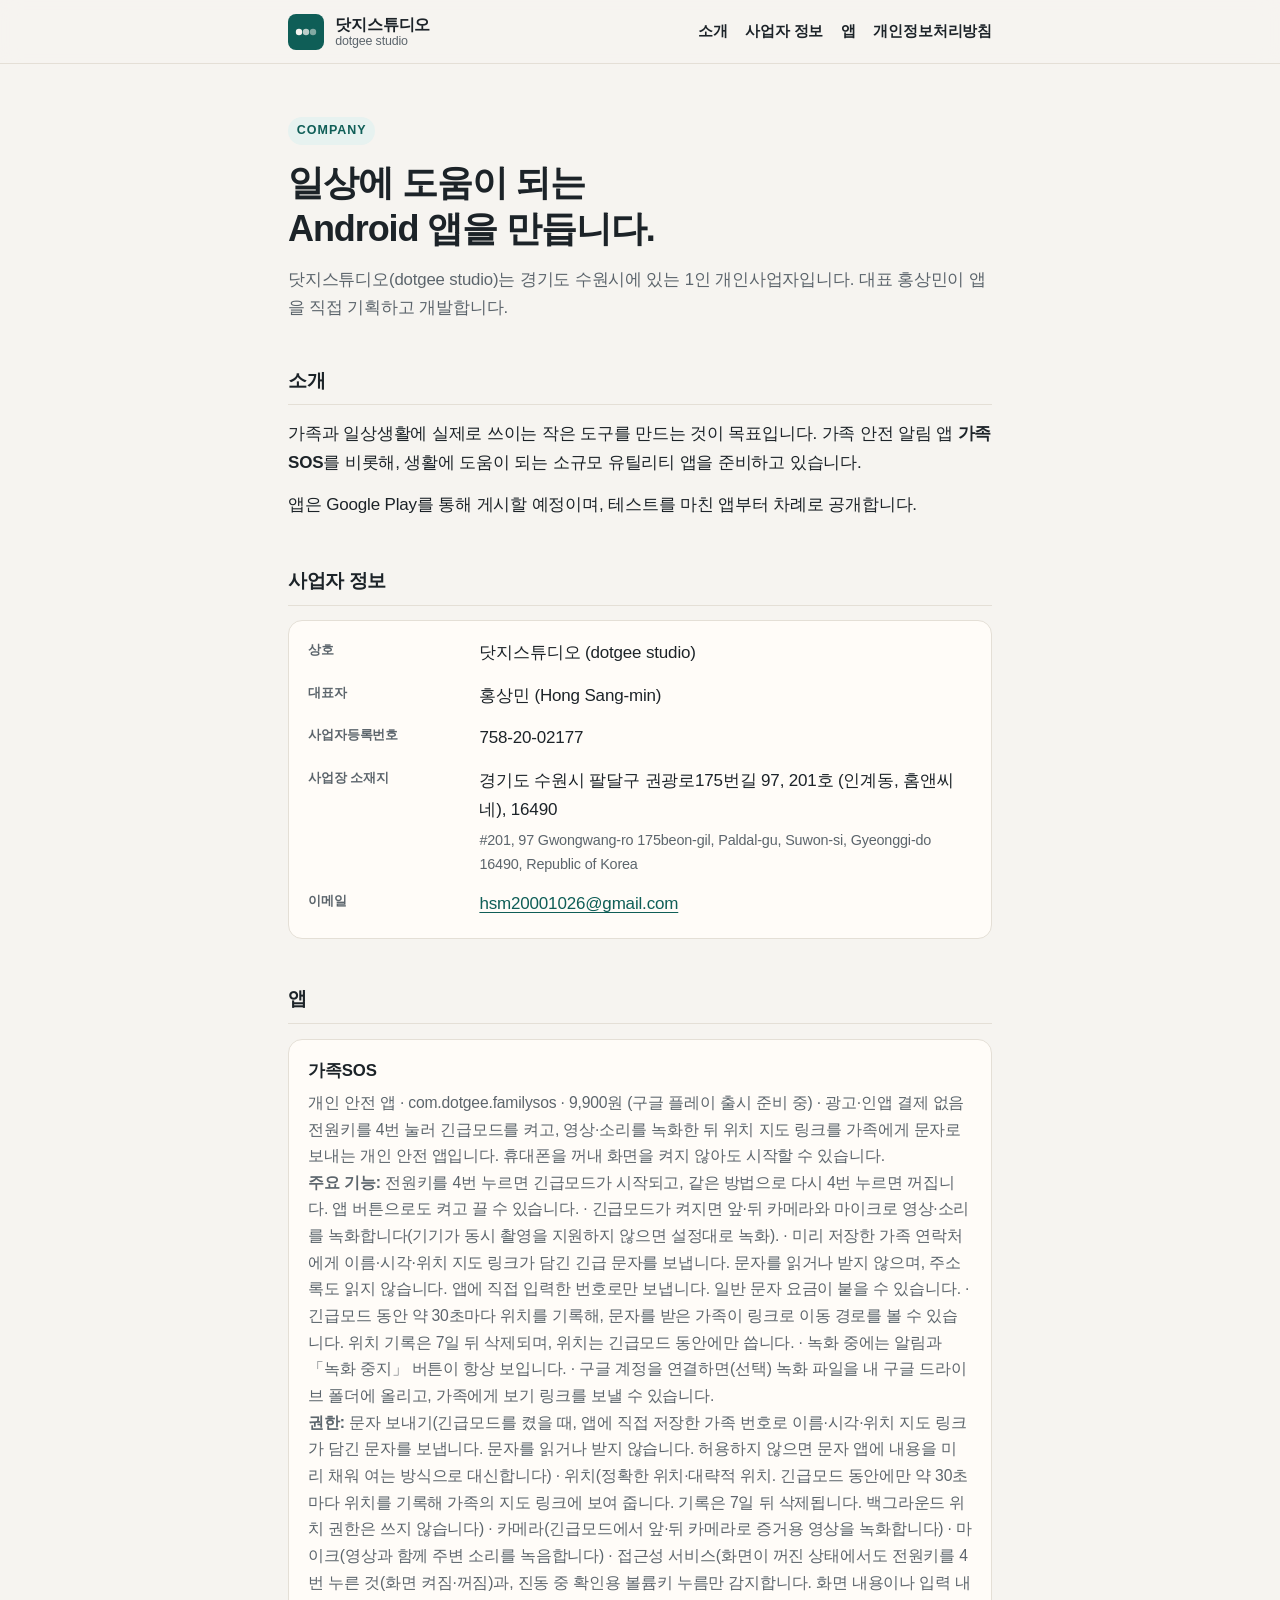
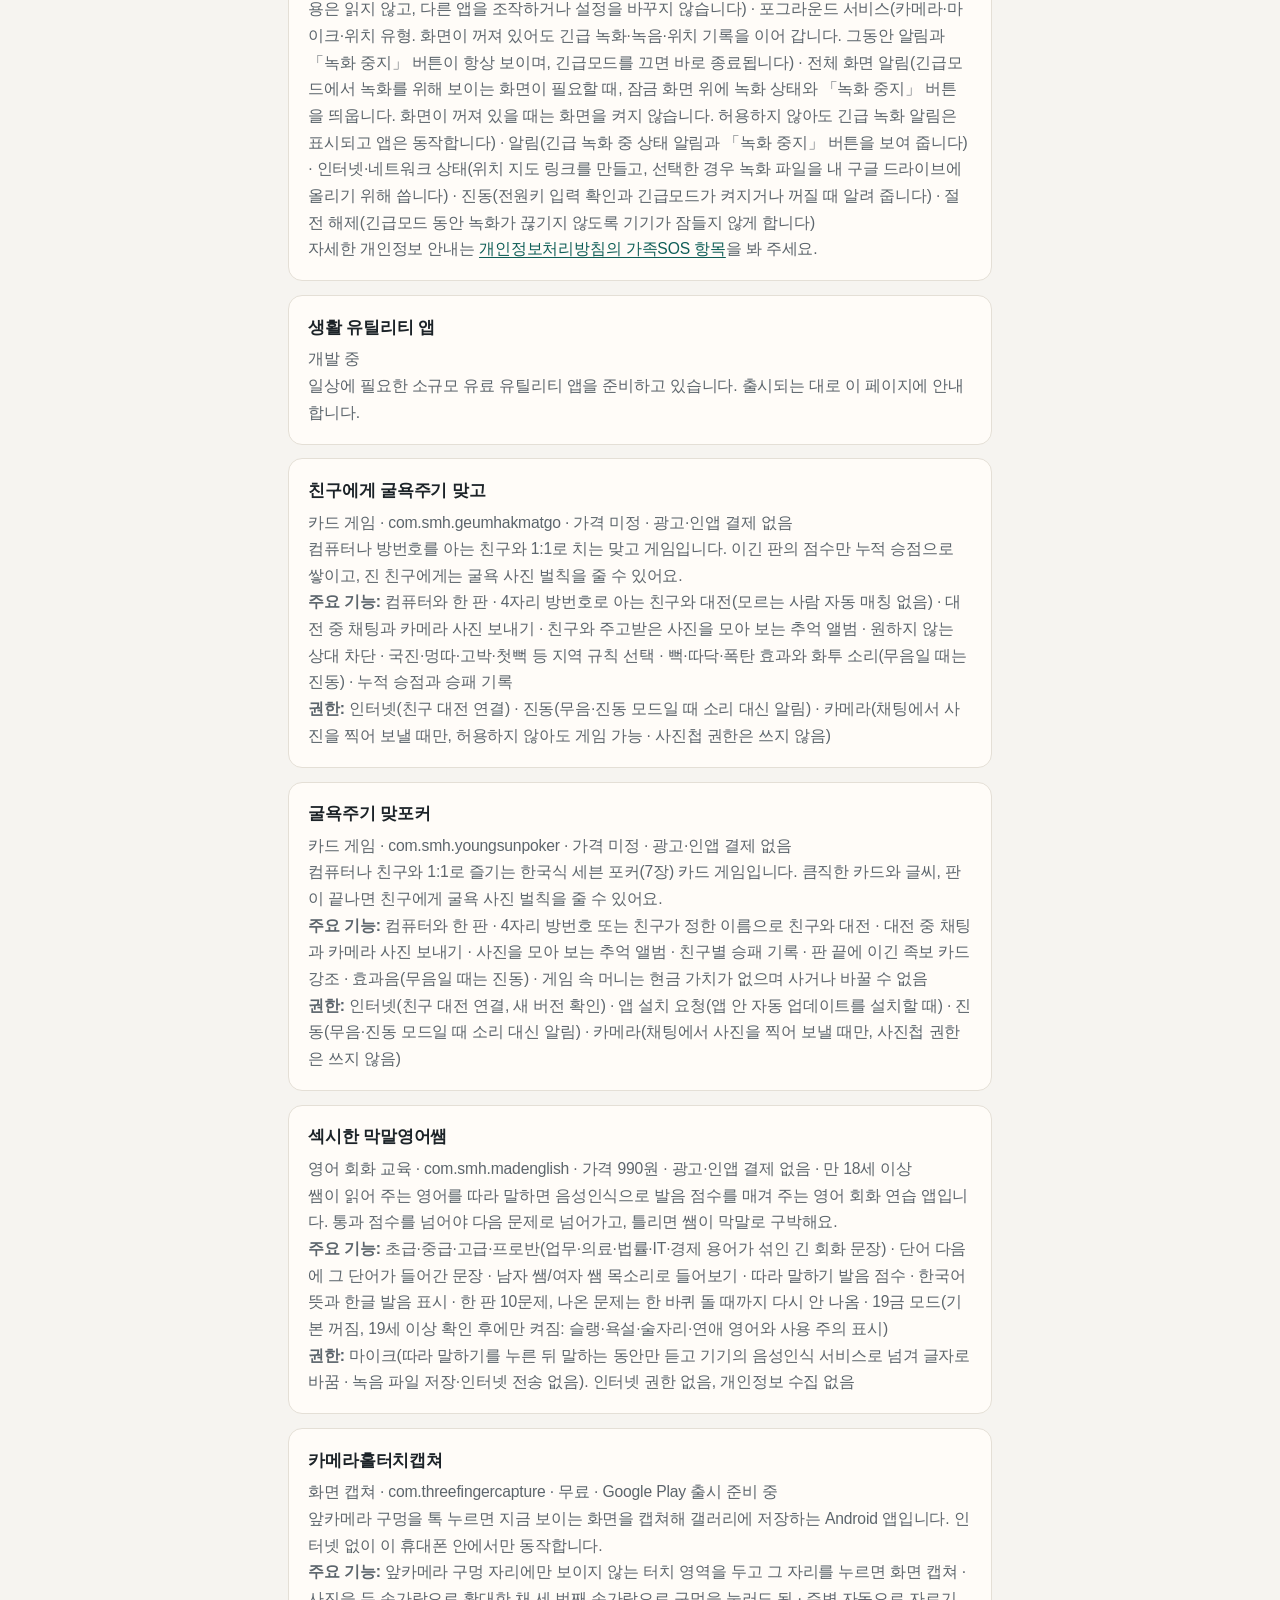
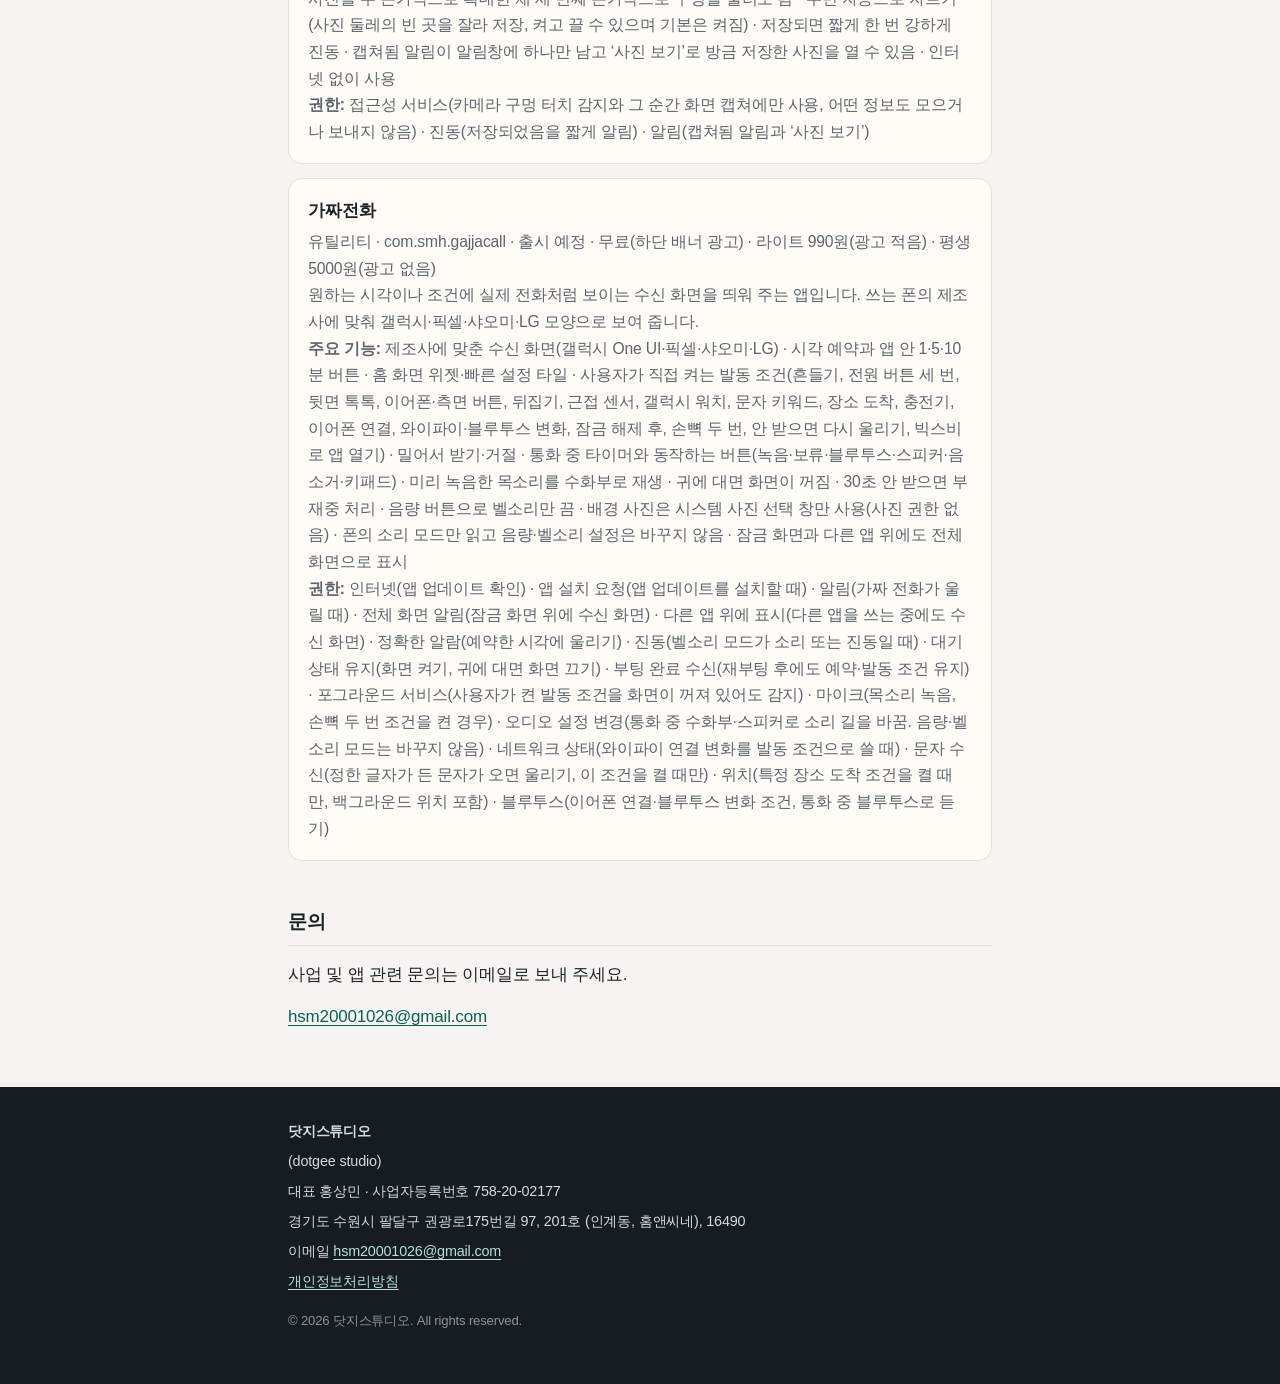
==== index.html @ 8bae465f "앱: 가족SOS 상세 정보 보강 패키지명을 com.dotgee.familysos로 바로잡고, 소개·주요 기능·가격·사용 권한과 이유를 실제 스토어 빌드 기준으로 채웁니다." ====
<!DOCTYPE html>
<html lang="ko">
<head>
  <meta name="google-site-verification" content="E3oftEJjbxlI-cM-gYUNBp8SrS2b4kQBMHenlm23hL4" />
  <meta charset="utf-8">
  <meta name="viewport" content="width=device-width, initial-scale=1">
  <title>닷지스튜디오 | dotgee studio</title>
  <meta name="description" content="닷지스튜디오(dotgee studio)는 가족 안전 알림 앱과 생활 유틸리티 앱을 만드는 1인 개인사업자입니다.">
  <meta name="author" content="닷지스튜디오">
  <link rel="icon" href="favicon.svg" type="image/svg+xml">
  <link rel="stylesheet" href="styles.css">
</head>
<body>
  <header class="site-header">
    <div class="wrap header-inner">
      <a class="brand" href="./">
        <svg class="mark" viewBox="0 0 36 36" aria-hidden="true" focusable="false">
  <rect width="36" height="36" rx="8" fill="#0f5e57"/>
  <circle cx="11" cy="18" r="3.2" fill="#f6f4f0"/>
  <circle cx="18" cy="18" r="3.2" fill="#f6f4f0" opacity=".75"/>
  <circle cx="25" cy="18" r="3.2" fill="#f6f4f0" opacity=".5"/>
</svg>
        <span class="brand-name"><strong>닷지스튜디오</strong><span>dotgee studio</span></span>
      </a>
      <nav aria-label="바로가기">
        <a href="#about">소개</a>
        <a href="#business">사업자 정보</a>
        <a href="#apps">앱</a>
        <a href="privacy.html">개인정보처리방침</a>
      </nav>
    </div>
  </header>

  <main>
    <section class="hero">
      <div class="wrap">
        <p class="kicker">Company</p>
        <h1>일상에 도움이 되는<br>Android 앱을 만듭니다.</h1>
        <p class="lead">닷지스튜디오(dotgee studio)는 경기도 수원시에 있는 1인 개인사업자입니다. 대표 홍상민이 앱을 직접 기획하고 개발합니다.</p>
      </div>
    </section>

    <section id="about">
      <div class="wrap">
        <h2>소개</h2>
        <div class="prose">
          <p>가족과 일상생활에 실제로 쓰이는 작은 도구를 만드는 것이 목표입니다. 가족 안전 알림 앱 <strong>가족SOS</strong>를 비롯해, 생활에 도움이 되는 소규모 유틸리티 앱을 준비하고 있습니다.</p>
          <p>앱은 Google Play를 통해 게시할 예정이며, 테스트를 마친 앱부터 차례로 공개합니다.</p>
        </div>
      </div>
    </section>

    <section id="business">
      <div class="wrap">
        <h2>사업자 정보</h2>
        <div class="card">
          <dl class="info">
            <dt>상호</dt>
            <dd>닷지스튜디오 (dotgee studio)</dd>
            <dt>대표자</dt>
            <dd>홍상민 (Hong Sang-min)</dd>
            <dt>사업자등록번호</dt>
            <dd>758-20-02177</dd>
            <dt>사업장 소재지</dt>
            <dd>
              경기도 수원시 팔달구 권광로175번길 97, 201호 (인계동, 홈앤씨네), 16490
              <span class="addr-en">#201, 97 Gwongwang-ro 175beon-gil, Paldal-gu, Suwon-si, Gyeonggi-do 16490, Republic of Korea</span>
            </dd>
            <dt>이메일</dt>
            <dd><a href="mailto:hsm20001026@gmail.com">hsm20001026@gmail.com</a></dd>
          </dl>
        </div>
      </div>
    </section>

    <section id="apps">
      <div class="wrap">
        <h2>앱</h2>
        <ul class="app-list">
          <li id="familysos">
            <h3>가족SOS</h3>
            <p class="app-meta">개인 안전 앱 · com.dotgee.familysos · 9,900원 (구글 플레이 출시 준비 중) · 광고·인앱 결제 없음</p>
            <p>전원키를 4번 눌러 긴급모드를 켜고, 영상·소리를 녹화한 뒤 위치 지도 링크를 가족에게 문자로 보내는 개인 안전 앱입니다. 휴대폰을 꺼내 화면을 켜지 않아도 시작할 수 있습니다.</p>
            <p><strong>주요 기능:</strong> 전원키를 4번 누르면 긴급모드가 시작되고, 같은 방법으로 다시 4번 누르면 꺼집니다. 앱 버튼으로도 켜고 끌 수 있습니다. · 긴급모드가 켜지면 앞·뒤 카메라와 마이크로 영상·소리를 녹화합니다(기기가 동시 촬영을 지원하지 않으면 설정대로 녹화). · 미리 저장한 가족 연락처에게 이름·시각·위치 지도 링크가 담긴 긴급 문자를 보냅니다. 문자를 읽거나 받지 않으며, 주소록도 읽지 않습니다. 앱에 직접 입력한 번호로만 보냅니다. 일반 문자 요금이 붙을 수 있습니다. · 긴급모드 동안 약 30초마다 위치를 기록해, 문자를 받은 가족이 링크로 이동 경로를 볼 수 있습니다. 위치 기록은 7일 뒤 삭제되며, 위치는 긴급모드 동안에만 씁니다. · 녹화 중에는 알림과 「녹화 중지」 버튼이 항상 보입니다. · 구글 계정을 연결하면(선택) 녹화 파일을 내 구글 드라이브 폴더에 올리고, 가족에게 보기 링크를 보낼 수 있습니다.</p>
            <p><strong>권한:</strong> 문자 보내기(긴급모드를 켰을 때, 앱에 직접 저장한 가족 번호로 이름·시각·위치 지도 링크가 담긴 문자를 보냅니다. 문자를 읽거나 받지 않습니다. 허용하지 않으면 문자 앱에 내용을 미리 채워 여는 방식으로 대신합니다) · 위치(정확한 위치·대략적 위치. 긴급모드 동안에만 약 30초마다 위치를 기록해 가족의 지도 링크에 보여 줍니다. 기록은 7일 뒤 삭제됩니다. 백그라운드 위치 권한은 쓰지 않습니다) · 카메라(긴급모드에서 앞·뒤 카메라로 증거용 영상을 녹화합니다) · 마이크(영상과 함께 주변 소리를 녹음합니다) · 접근성 서비스(화면이 꺼진 상태에서도 전원키를 4번 누른 것(화면 켜짐·꺼짐)과, 진동 중 확인용 볼륨키 누름만 감지합니다. 화면 내용이나 입력 내용은 읽지 않고, 다른 앱을 조작하거나 설정을 바꾸지 않습니다) · 포그라운드 서비스(카메라·마이크·위치 유형. 화면이 꺼져 있어도 긴급 녹화·녹음·위치 기록을 이어 갑니다. 그동안 알림과 「녹화 중지」 버튼이 항상 보이며, 긴급모드를 끄면 바로 종료됩니다) · 전체 화면 알림(긴급모드에서 녹화를 위해 보이는 화면이 필요할 때, 잠금 화면 위에 녹화 상태와 「녹화 중지」 버튼을 띄웁니다. 화면이 꺼져 있을 때는 화면을 켜지 않습니다. 허용하지 않아도 긴급 녹화 알림은 표시되고 앱은 동작합니다) · 알림(긴급 녹화 중 상태 알림과 「녹화 중지」 버튼을 보여 줍니다) · 인터넷·네트워크 상태(위치 지도 링크를 만들고, 선택한 경우 녹화 파일을 내 구글 드라이브에 올리기 위해 씁니다) · 진동(전원키 입력 확인과 긴급모드가 켜지거나 꺼질 때 알려 줍니다) · 절전 해제(긴급모드 동안 녹화가 끊기지 않도록 기기가 잠들지 않게 합니다)</p>
            <p>자세한 개인정보 안내는 <a href="privacy.html#familysos">개인정보처리방침의 가족SOS 항목</a>을 봐 주세요.</p>
          </li>
          <li>
            <h3>생활 유틸리티 앱</h3>
            <p class="app-meta">개발 중</p>
            <p>일상에 필요한 소규모 유료 유틸리티 앱을 준비하고 있습니다. 출시되는 대로 이 페이지에 안내합니다.</p>
          </li>
          <li id="matgo">
            <h3>친구에게 굴욕주기 맞고</h3>
            <p class="app-meta">카드 게임 · com.smh.geumhakmatgo · 가격 미정 · 광고·인앱 결제 없음</p>
            <p>컴퓨터나 방번호를 아는 친구와 1:1로 치는 맞고 게임입니다. 이긴 판의 점수만 누적 승점으로 쌓이고, 진 친구에게는 굴욕 사진 벌칙을 줄 수 있어요.</p>
            <p><strong>주요 기능:</strong> 컴퓨터와 한 판 · 4자리 방번호로 아는 친구와 대전(모르는 사람 자동 매칭 없음) · 대전 중 채팅과 카메라 사진 보내기 · 친구와 주고받은 사진을 모아 보는 추억 앨범 · 원하지 않는 상대 차단 · 국진·멍따·고박·첫뻑 등 지역 규칙 선택 · 뻑·따닥·폭탄 효과와 화투 소리(무음일 때는 진동) · 누적 승점과 승패 기록</p>
            <p><strong>권한:</strong> 인터넷(친구 대전 연결) · 진동(무음·진동 모드일 때 소리 대신 알림) · 카메라(채팅에서 사진을 찍어 보낼 때만, 허용하지 않아도 게임 가능 · 사진첩 권한은 쓰지 않음)</p>
          </li>
          <li id="matpoker">
            <h3>굴욕주기 맞포커</h3>
            <p class="app-meta">카드 게임 · com.smh.youngsunpoker · 가격 미정 · 광고·인앱 결제 없음</p>
            <p>컴퓨터나 친구와 1:1로 즐기는 한국식 세븐 포커(7장) 카드 게임입니다. 큼직한 카드와 글씨, 판이 끝나면 친구에게 굴욕 사진 벌칙을 줄 수 있어요.</p>
            <p><strong>주요 기능:</strong> 컴퓨터와 한 판 · 4자리 방번호 또는 친구가 정한 이름으로 친구와 대전 · 대전 중 채팅과 카메라 사진 보내기 · 사진을 모아 보는 추억 앨범 · 친구별 승패 기록 · 판 끝에 이긴 족보 카드 강조 · 효과음(무음일 때는 진동) · 게임 속 머니는 현금 가치가 없으며 사거나 바꿀 수 없음</p>
            <p><strong>권한:</strong> 인터넷(친구 대전 연결, 새 버전 확인) · 앱 설치 요청(앱 안 자동 업데이트를 설치할 때) · 진동(무음·진동 모드일 때 소리 대신 알림) · 카메라(채팅에서 사진을 찍어 보낼 때만, 사진첩 권한은 쓰지 않음)</p>
          </li>
          <li id="madenglish">
            <h3>섹시한 막말영어쌤</h3>
            <p class="app-meta">영어 회화 교육 · com.smh.madenglish · 가격 990원 · 광고·인앱 결제 없음 · 만 18세 이상</p>
            <p>쌤이 읽어 주는 영어를 따라 말하면 음성인식으로 발음 점수를 매겨 주는 영어 회화 연습 앱입니다. 통과 점수를 넘어야 다음 문제로 넘어가고, 틀리면 쌤이 막말로 구박해요.</p>
            <p><strong>주요 기능:</strong> 초급·중급·고급·프로반(업무·의료·법률·IT·경제 용어가 섞인 긴 회화 문장) · 단어 다음에 그 단어가 들어간 문장 · 남자 쌤/여자 쌤 목소리로 들어보기 · 따라 말하기 발음 점수 · 한국어 뜻과 한글 발음 표시 · 한 판 10문제, 나온 문제는 한 바퀴 돌 때까지 다시 안 나옴 · 19금 모드(기본 꺼짐, 19세 이상 확인 후에만 켜짐: 슬랭·욕설·술자리·연애 영어와 사용 주의 표시)</p>
            <p><strong>권한:</strong> 마이크(따라 말하기를 누른 뒤 말하는 동안만 듣고 기기의 음성인식 서비스로 넘겨 글자로 바꿈 · 녹음 파일 저장·인터넷 전송 없음). 인터넷 권한 없음, 개인정보 수집 없음</p>
          </li>
          <li id="camerahole-touch-capture">
            <h3>카메라홀터치캡쳐</h3>
            <p class="app-meta">화면 캡쳐 · com.threefingercapture · 무료 · Google Play 출시 준비 중</p>
            <p>앞카메라 구멍을 톡 누르면 지금 보이는 화면을 캡쳐해 갤러리에 저장하는 Android 앱입니다. 인터넷 없이 이 휴대폰 안에서만 동작합니다.</p>
            <p><strong>주요 기능:</strong> 앞카메라 구멍 자리에만 보이지 않는 터치 영역을 두고 그 자리를 누르면 화면 캡쳐 · 사진을 두 손가락으로 확대한 채 세 번째 손가락으로 구멍을 눌러도 됨 · 주변 자동으로 자르기(사진 둘레의 빈 곳을 잘라 저장, 켜고 끌 수 있으며 기본은 켜짐) · 저장되면 짧게 한 번 강하게 진동 · 캡쳐됨 알림이 알림창에 하나만 남고 ‘사진 보기’로 방금 저장한 사진을 열 수 있음 · 인터넷 없이 사용</p>
            <p><strong>권한:</strong> 접근성 서비스(카메라 구멍 터치 감지와 그 순간 화면 캡쳐에만 사용, 어떤 정보도 모으거나 보내지 않음) · 진동(저장되었음을 짧게 알림) · 알림(캡쳐됨 알림과 ‘사진 보기’)</p>
          </li>
          <li id="gajjacall">
            <h3>가짜전화</h3>
            <p class="app-meta">유틸리티 · com.smh.gajjacall · 출시 예정 · 무료(하단 배너 광고) · 라이트 990원(광고 적음) · 평생 5000원(광고 없음)</p>
            <p>원하는 시각이나 조건에 실제 전화처럼 보이는 수신 화면을 띄워 주는 앱입니다. 쓰는 폰의 제조사에 맞춰 갤럭시·픽셀·샤오미·LG 모양으로 보여 줍니다.</p>
            <p><strong>주요 기능:</strong> 제조사에 맞춘 수신 화면(갤럭시 One UI·픽셀·샤오미·LG) · 시각 예약과 앱 안 1·5·10분 버튼 · 홈 화면 위젯·빠른 설정 타일 · 사용자가 직접 켜는 발동 조건(흔들기, 전원 버튼 세 번, 뒷면 톡톡, 이어폰·측면 버튼, 뒤집기, 근접 센서, 갤럭시 워치, 문자 키워드, 장소 도착, 충전기, 이어폰 연결, 와이파이·블루투스 변화, 잠금 해제 후, 손뼉 두 번, 안 받으면 다시 울리기, 빅스비로 앱 열기) · 밀어서 받기·거절 · 통화 중 타이머와 동작하는 버튼(녹음·보류·블루투스·스피커·음소거·키패드) · 미리 녹음한 목소리를 수화부로 재생 · 귀에 대면 화면이 꺼짐 · 30초 안 받으면 부재중 처리 · 음량 버튼으로 벨소리만 끔 · 배경 사진은 시스템 사진 선택 창만 사용(사진 권한 없음) · 폰의 소리 모드만 읽고 음량·벨소리 설정은 바꾸지 않음 · 잠금 화면과 다른 앱 위에도 전체 화면으로 표시</p>
            <p><strong>권한:</strong> 인터넷(앱 업데이트 확인) · 앱 설치 요청(앱 업데이트를 설치할 때) · 알림(가짜 전화가 울릴 때) · 전체 화면 알림(잠금 화면 위에 수신 화면) · 다른 앱 위에 표시(다른 앱을 쓰는 중에도 수신 화면) · 정확한 알람(예약한 시각에 울리기) · 진동(벨소리 모드가 소리 또는 진동일 때) · 대기 상태 유지(화면 켜기, 귀에 대면 화면 끄기) · 부팅 완료 수신(재부팅 후에도 예약·발동 조건 유지) · 포그라운드 서비스(사용자가 켠 발동 조건을 화면이 꺼져 있어도 감지) · 마이크(목소리 녹음, 손뼉 두 번 조건을 켠 경우) · 오디오 설정 변경(통화 중 수화부·스피커로 소리 길을 바꿈. 음량·벨소리 모드는 바꾸지 않음) · 네트워크 상태(와이파이 연결 변화를 발동 조건으로 쓸 때) · 문자 수신(정한 글자가 든 문자가 오면 울리기, 이 조건을 켤 때만) · 위치(특정 장소 도착 조건을 켤 때만, 백그라운드 위치 포함) · 블루투스(이어폰 연결·블루투스 변화 조건, 통화 중 블루투스로 듣기)</p>
          </li>
        </ul>
      </div>
    </section>

    <section id="contact">
      <div class="wrap">
        <h2>문의</h2>
        <div class="prose">
          <p>사업 및 앱 관련 문의는 이메일로 보내 주세요.</p>
          <p><a href="mailto:hsm20001026@gmail.com">hsm20001026@gmail.com</a></p>
        </div>
      </div>
    </section>
  </main>

  <footer class="site-footer">
    <div class="wrap">
      <strong>닷지스튜디오</strong> (dotgee studio)
      <span>대표 홍상민 · 사업자등록번호 758-20-02177</span>
      <span>경기도 수원시 팔달구 권광로175번길 97, 201호 (인계동, 홈앤씨네), 16490</span>
      <span>이메일 <a href="mailto:hsm20001026@gmail.com">hsm20001026@gmail.com</a></span>
      <span><a href="privacy.html">개인정보처리방침</a></span>
      <p class="copy">© 2026 닷지스튜디오. All rights reserved.</p>
    </div>
  </footer>
</body>
</html>
---- styles.css ----
/* dotgee studio — local styles only, no external fonts or trackers */
:root {
  --bg: #f6f4f0;
  --bg-card: #fffcf8;
  --ink: #1c2328;
  --muted: #5c656c;
  --line: #e4dfd6;
  --accent: #0f5e57;
  --accent-soft: #e7f2f0;
  --footer: #161c20;
  --max: 44rem;
  --radius: 14px;
}

* { box-sizing: border-box; }
html { scroll-behavior: smooth; }
body {
  margin: 0;
  color: var(--ink);
  background: var(--bg);
  font-family: "Apple SD Gothic Neo", "Noto Sans KR", "Malgun Gothic", "Segoe UI", sans-serif;
  font-size: 17px;
  line-height: 1.7;
  letter-spacing: -0.01em;
}

a { color: var(--accent); text-decoration-thickness: 1px; text-underline-offset: 3px; }
a:hover { color: #0a433e; }
a:focus-visible { outline: 2px solid var(--accent); outline-offset: 3px; }

.wrap { width: min(100% - 2.4rem, var(--max)); margin-inline: auto; }

.site-header {
  border-bottom: 1px solid var(--line);
  background: rgba(246, 244, 240, 0.92);
  backdrop-filter: blur(10px);
  position: sticky;
  top: 0;
  z-index: 10;
}
.header-inner {
  display: flex;
  align-items: center;
  justify-content: space-between;
  gap: 1rem;
  padding: 0.85rem 0;
  flex-wrap: wrap;
}
.brand {
  display: flex;
  align-items: center;
  gap: 0.7rem;
  color: inherit;
  text-decoration: none;
}
.brand:hover { color: inherit; }
.mark {
  width: 36px;
  height: 36px;
  flex: 0 0 auto;
}
.brand-name {
  display: flex;
  flex-direction: column;
  line-height: 1.15;
}
.brand-name strong { font-size: 1.02rem; font-weight: 700; }
.brand-name span { font-size: 0.78rem; color: var(--muted); font-weight: 500; }

nav { display: flex; gap: 0.2rem 1.1rem; flex-wrap: wrap; }
nav a {
  color: var(--ink);
  text-decoration: none;
  font-size: 0.92rem;
  font-weight: 600;
}
nav a:hover { color: var(--accent); }
nav a[aria-current="page"] { color: var(--accent); }

.hero { padding: 3.2rem 0 2.2rem; }
.kicker {
  display: inline-block;
  font-size: 0.78rem;
  font-weight: 700;
  letter-spacing: 0.08em;
  text-transform: uppercase;
  color: var(--accent);
  background: var(--accent-soft);
  padding: 0.22rem 0.55rem;
  border-radius: 999px;
  margin: 0 0 0.9rem;
}
h1 {
  margin: 0 0 0.8rem;
  font-size: clamp(1.7rem, 4vw, 2.25rem);
  line-height: 1.3;
  letter-spacing: -0.03em;
}
.lead { margin: 0; color: var(--muted); font-size: 1.05rem; }

section { padding: 0.4rem 0 2.4rem; }
h2 {
  margin: 0 0 0.9rem;
  font-size: 1.2rem;
  letter-spacing: -0.02em;
  padding-bottom: 0.45rem;
  border-bottom: 1px solid var(--line);
}

.prose p { margin: 0 0 0.85rem; }
.prose p:last-child { margin-bottom: 0; }

.card {
  background: var(--bg-card);
  border: 1px solid var(--line);
  border-radius: var(--radius);
  padding: 1.15rem 1.2rem;
}

dl.info { margin: 0; display: grid; gap: 0.85rem 1.2rem; }
@media (min-width: 640px) {
  dl.info { grid-template-columns: 9.5rem 1fr; align-items: start; }
}
dl.info dt {
  margin: 0;
  font-size: 0.82rem;
  font-weight: 700;
  color: var(--muted);
}
dl.info dd { margin: 0; }
.addr-en { display: block; margin-top: 0.2rem; color: var(--muted); font-size: 0.9rem; }

.app-list { list-style: none; margin: 0; padding: 0; display: grid; gap: 0.85rem; }
.app-list li {
  background: var(--bg-card);
  border: 1px solid var(--line);
  border-radius: var(--radius);
  padding: 1.1rem 1.2rem;
}
.app-list h3 { margin: 0 0 0.25rem; font-size: 1.05rem; }
.app-meta { margin: 0 0 0.45rem; font-size: 0.82rem; color: var(--muted); }
.app-list p { margin: 0; color: var(--muted); font-size: 0.98rem; }

.note {
  margin: 1rem 0 0;
  font-size: 0.9rem;
  color: var(--muted);
}

.site-footer {
  margin-top: 1rem;
  background: var(--footer);
  color: #d5d8db;
  padding: 2rem 0 2.4rem;
  font-size: 0.9rem;
}
.site-footer a { color: #b7e0da; }
.site-footer .wrap { display: grid; gap: 0.35rem; }
.site-footer .copy { color: #8b939a; margin-top: 0.7rem; font-size: 0.82rem; }

.policy h2 { margin-top: 1.8rem; border-bottom: none; padding-bottom: 0; font-size: 1.08rem; }
.policy h2:first-of-type { margin-top: 0; }
.policy ol, .policy ul { margin: 0.3rem 0 0.9rem; padding-left: 1.2rem; }
.policy li { margin: 0.25rem 0; }
.policy p { margin: 0 0 0.75rem; }
.updated { color: var(--muted); font-size: 0.9rem; margin: 0 0 1.4rem; }

@media (max-width: 520px) {
  body { font-size: 16px; }
  .hero { padding-top: 2.2rem; }
}
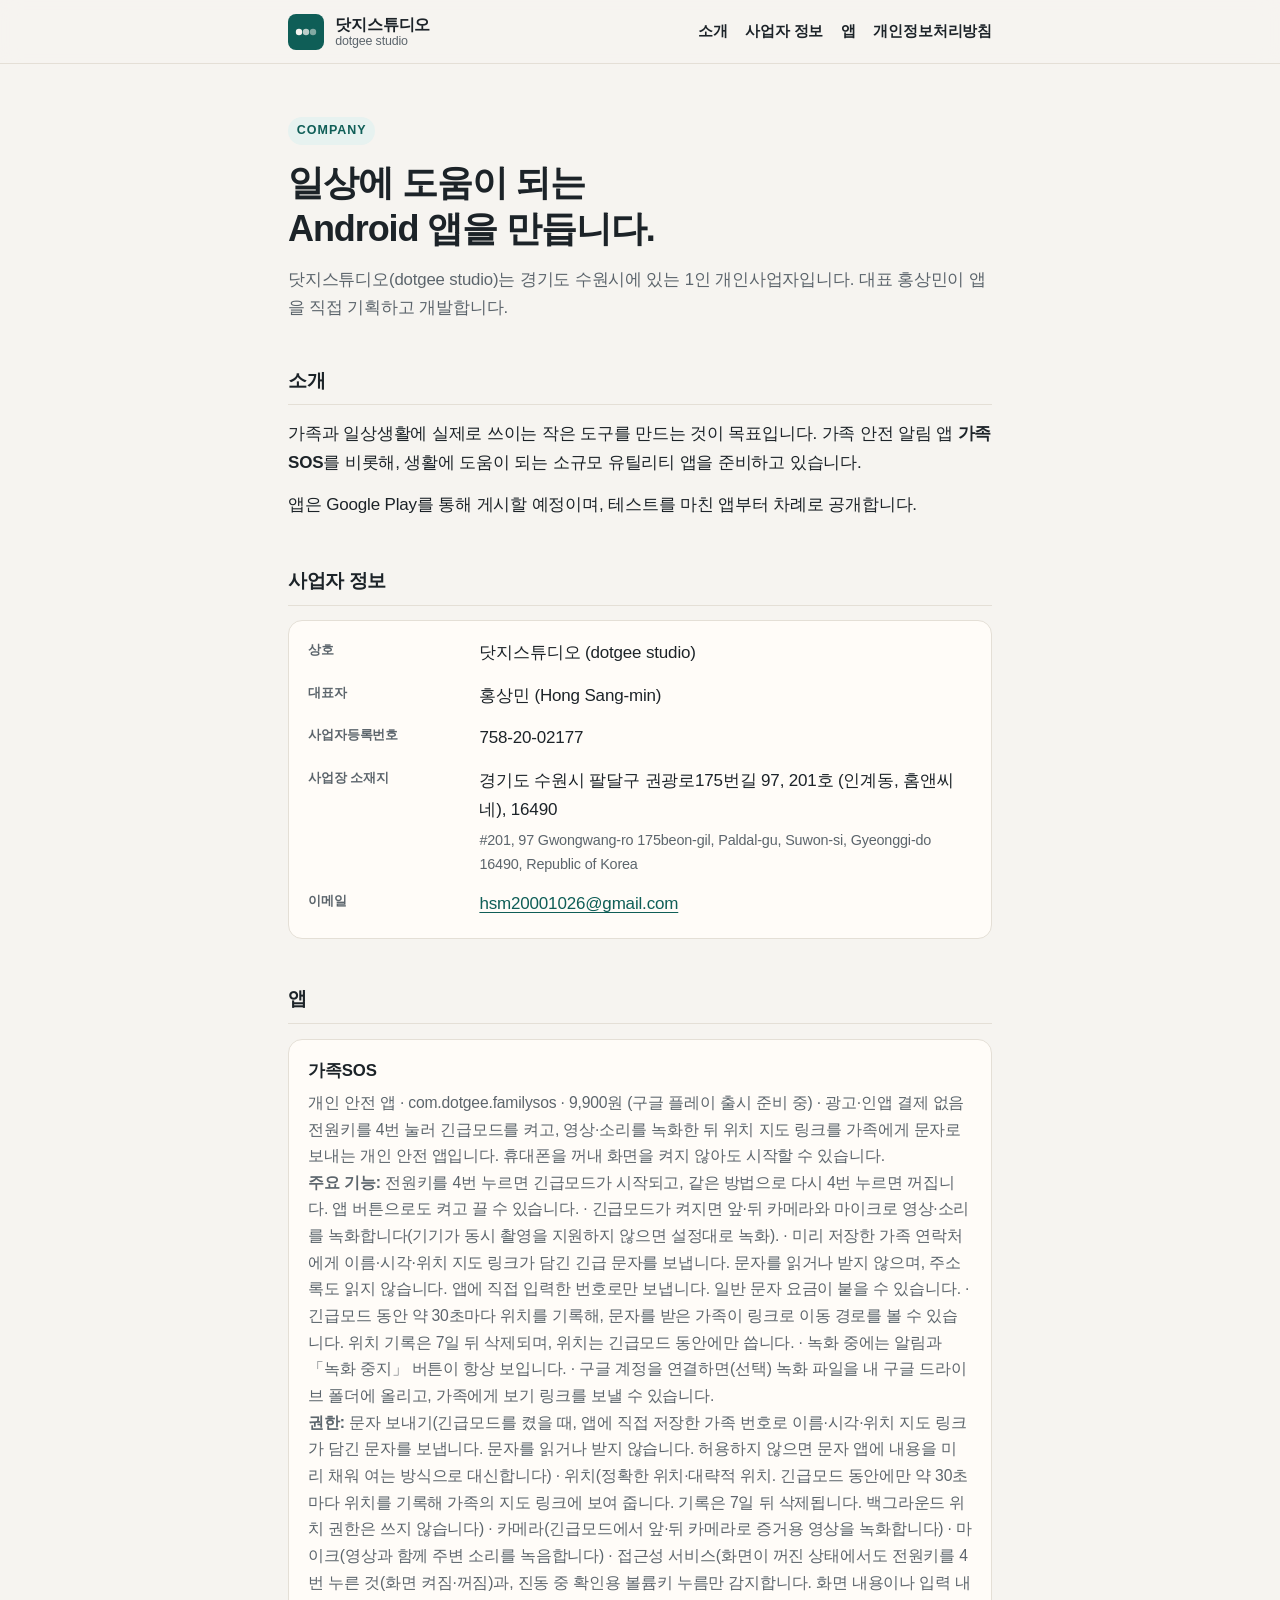
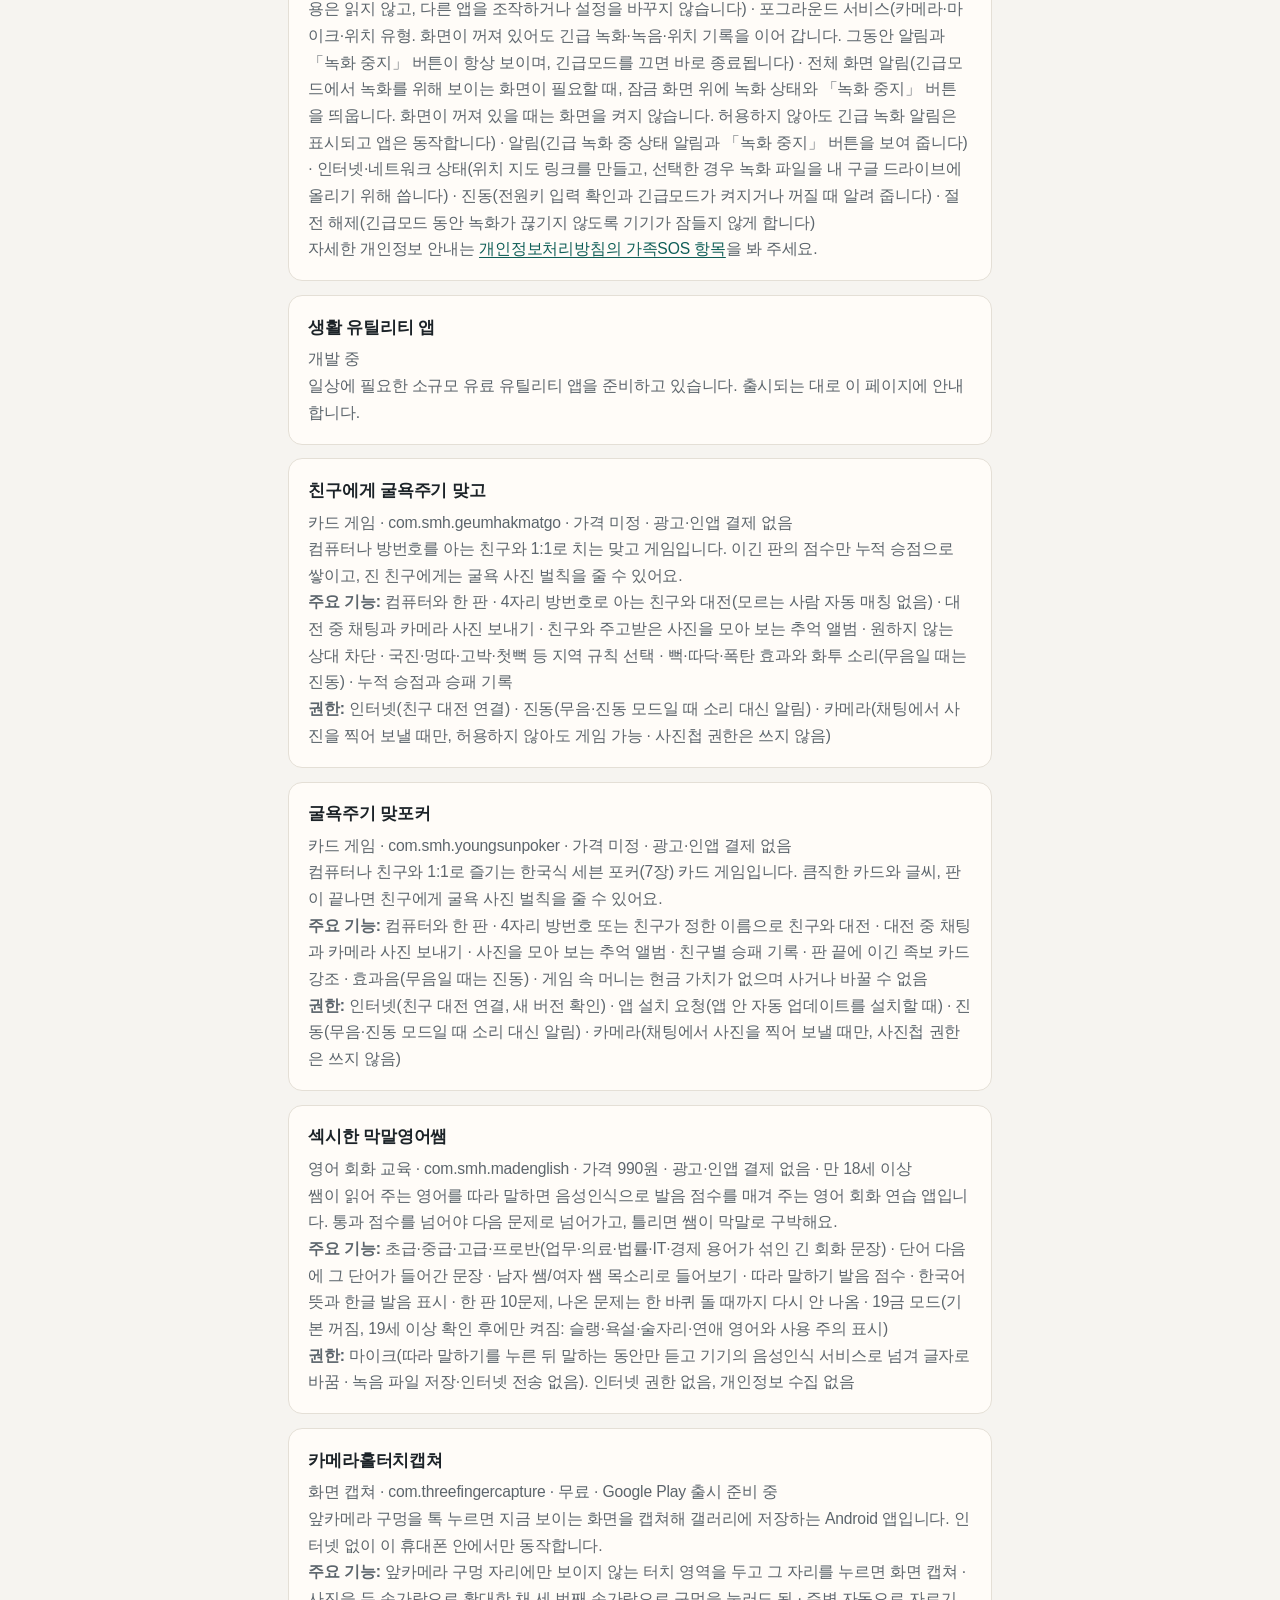
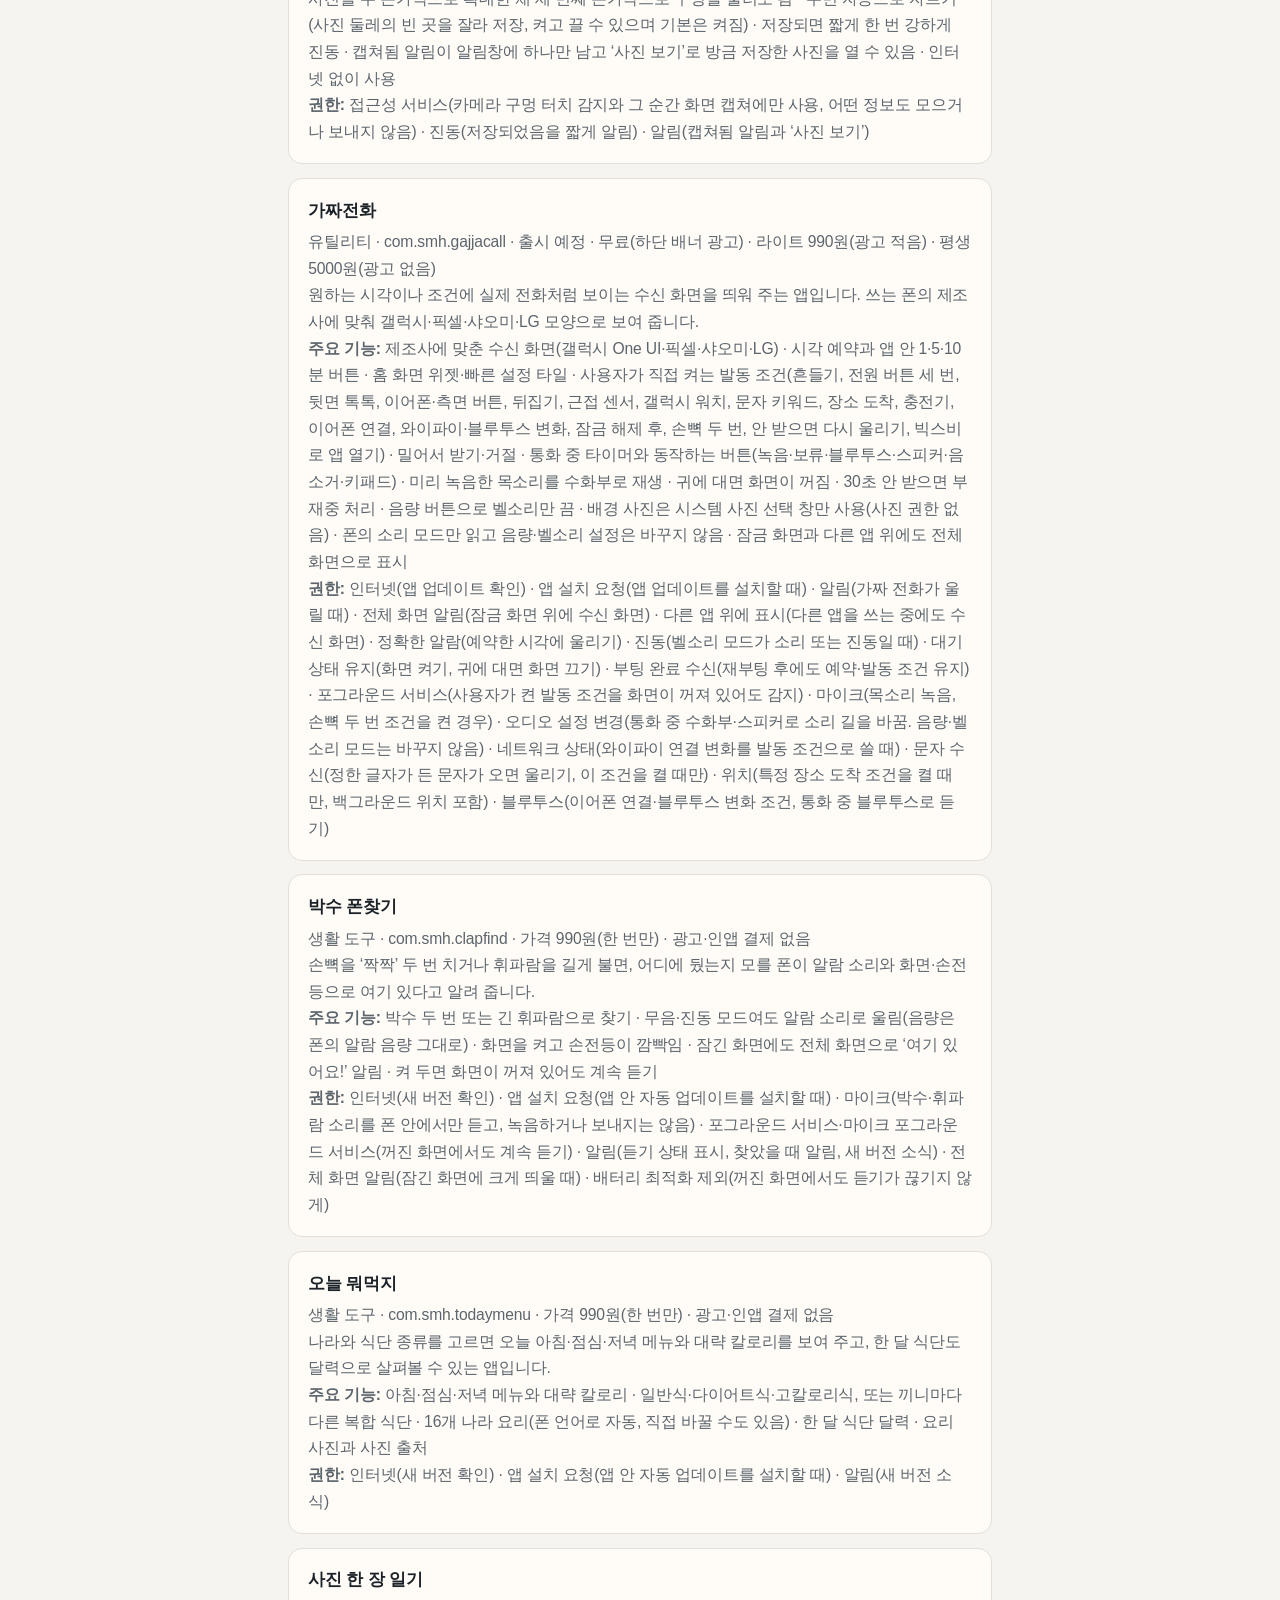
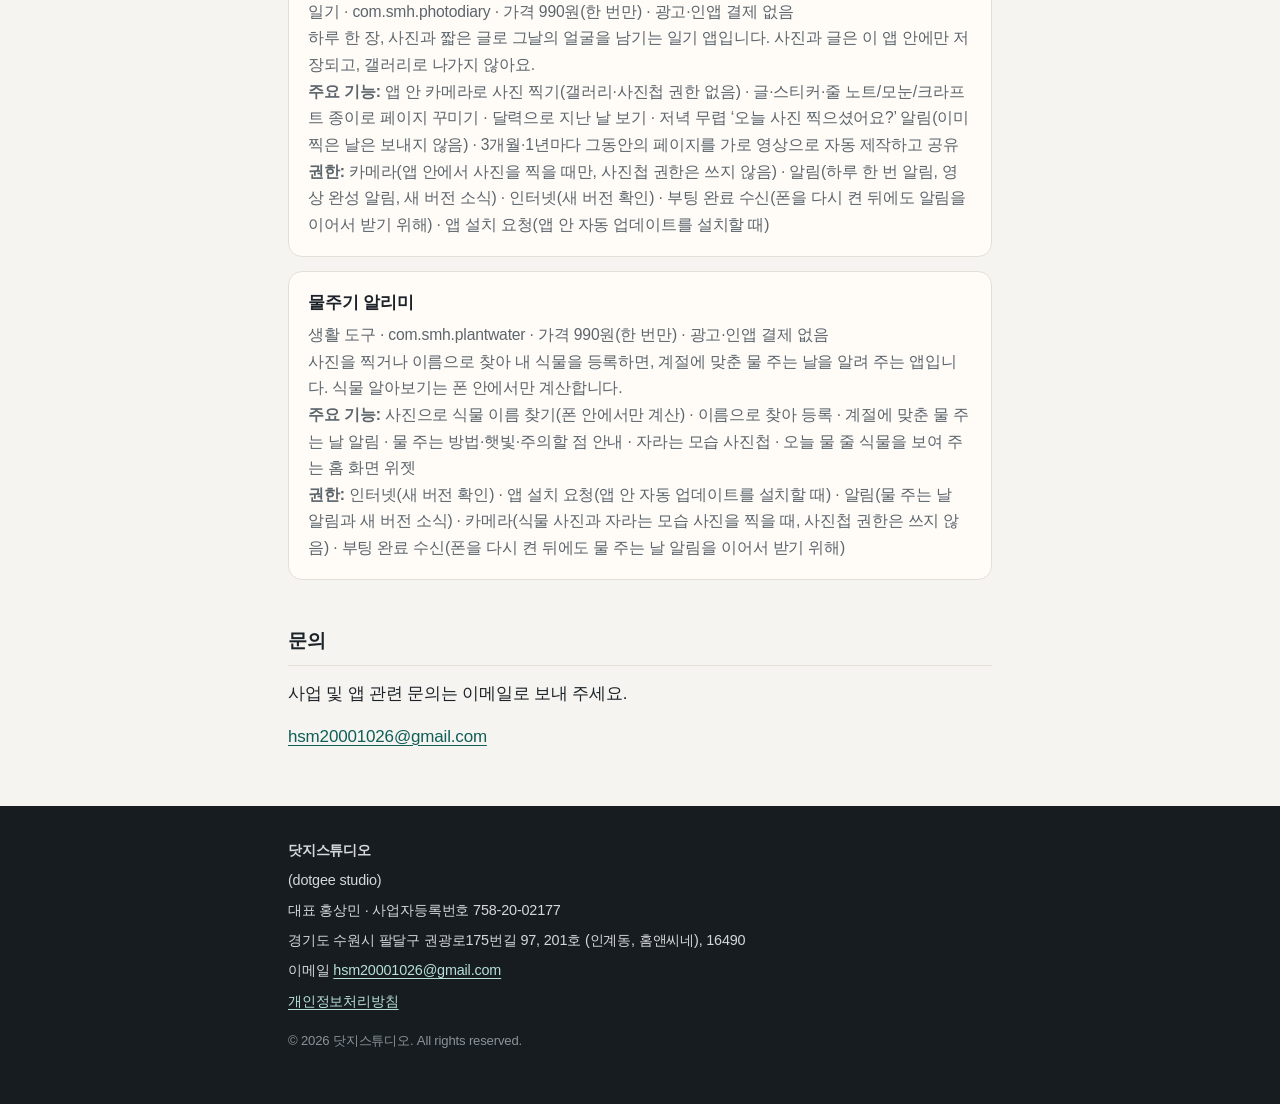
==== commit 10be9a8a: "앱: 박수 폰찾기, 오늘 뭐먹지, 사진 한 장 일기, 물주기 알리미 추가" ====
--- a/index.html
+++ b/index.html
@@ -125,6 +125,34 @@
             <p><strong>주요 기능:</strong> 제조사에 맞춘 수신 화면(갤럭시 One UI·픽셀·샤오미·LG) · 시각 예약과 앱 안 1·5·10분 버튼 · 홈 화면 위젯·빠른 설정 타일 · 사용자가 직접 켜는 발동 조건(흔들기, 전원 버튼 세 번, 뒷면 톡톡, 이어폰·측면 버튼, 뒤집기, 근접 센서, 갤럭시 워치, 문자 키워드, 장소 도착, 충전기, 이어폰 연결, 와이파이·블루투스 변화, 잠금 해제 후, 손뼉 두 번, 안 받으면 다시 울리기, 빅스비로 앱 열기) · 밀어서 받기·거절 · 통화 중 타이머와 동작하는 버튼(녹음·보류·블루투스·스피커·음소거·키패드) · 미리 녹음한 목소리를 수화부로 재생 · 귀에 대면 화면이 꺼짐 · 30초 안 받으면 부재중 처리 · 음량 버튼으로 벨소리만 끔 · 배경 사진은 시스템 사진 선택 창만 사용(사진 권한 없음) · 폰의 소리 모드만 읽고 음량·벨소리 설정은 바꾸지 않음 · 잠금 화면과 다른 앱 위에도 전체 화면으로 표시</p>
             <p><strong>권한:</strong> 인터넷(앱 업데이트 확인) · 앱 설치 요청(앱 업데이트를 설치할 때) · 알림(가짜 전화가 울릴 때) · 전체 화면 알림(잠금 화면 위에 수신 화면) · 다른 앱 위에 표시(다른 앱을 쓰는 중에도 수신 화면) · 정확한 알람(예약한 시각에 울리기) · 진동(벨소리 모드가 소리 또는 진동일 때) · 대기 상태 유지(화면 켜기, 귀에 대면 화면 끄기) · 부팅 완료 수신(재부팅 후에도 예약·발동 조건 유지) · 포그라운드 서비스(사용자가 켠 발동 조건을 화면이 꺼져 있어도 감지) · 마이크(목소리 녹음, 손뼉 두 번 조건을 켠 경우) · 오디오 설정 변경(통화 중 수화부·스피커로 소리 길을 바꿈. 음량·벨소리 모드는 바꾸지 않음) · 네트워크 상태(와이파이 연결 변화를 발동 조건으로 쓸 때) · 문자 수신(정한 글자가 든 문자가 오면 울리기, 이 조건을 켤 때만) · 위치(특정 장소 도착 조건을 켤 때만, 백그라운드 위치 포함) · 블루투스(이어폰 연결·블루투스 변화 조건, 통화 중 블루투스로 듣기)</p>
           </li>
+          <li id="clapfind">
+            <h3>박수 폰찾기</h3>
+            <p class="app-meta">생활 도구 · com.smh.clapfind · 가격 990원(한 번만) · 광고·인앱 결제 없음</p>
+            <p>손뼉을 ‘짝짝’ 두 번 치거나 휘파람을 길게 불면, 어디에 뒀는지 모를 폰이 알람 소리와 화면·손전등으로 여기 있다고 알려 줍니다.</p>
+            <p><strong>주요 기능:</strong> 박수 두 번 또는 긴 휘파람으로 찾기 · 무음·진동 모드여도 알람 소리로 울림(음량은 폰의 알람 음량 그대로) · 화면을 켜고 손전등이 깜빡임 · 잠긴 화면에도 전체 화면으로 ‘여기 있어요!’ 알림 · 켜 두면 화면이 꺼져 있어도 계속 듣기</p>
+            <p><strong>권한:</strong> 인터넷(새 버전 확인) · 앱 설치 요청(앱 안 자동 업데이트를 설치할 때) · 마이크(박수·휘파람 소리를 폰 안에서만 듣고, 녹음하거나 보내지는 않음) · 포그라운드 서비스·마이크 포그라운드 서비스(꺼진 화면에서도 계속 듣기) · 알림(듣기 상태 표시, 찾았을 때 알림, 새 버전 소식) · 전체 화면 알림(잠긴 화면에 크게 띄울 때) · 배터리 최적화 제외(꺼진 화면에서도 듣기가 끊기지 않게)</p>
+          </li>
+          <li id="todaymenu">
+            <h3>오늘 뭐먹지</h3>
+            <p class="app-meta">생활 도구 · com.smh.todaymenu · 가격 990원(한 번만) · 광고·인앱 결제 없음</p>
+            <p>나라와 식단 종류를 고르면 오늘 아침·점심·저녁 메뉴와 대략 칼로리를 보여 주고, 한 달 식단도 달력으로 살펴볼 수 있는 앱입니다.</p>
+            <p><strong>주요 기능:</strong> 아침·점심·저녁 메뉴와 대략 칼로리 · 일반식·다이어트식·고칼로리식, 또는 끼니마다 다른 복합 식단 · 16개 나라 요리(폰 언어로 자동, 직접 바꿀 수도 있음) · 한 달 식단 달력 · 요리 사진과 사진 출처</p>
+            <p><strong>권한:</strong> 인터넷(새 버전 확인) · 앱 설치 요청(앱 안 자동 업데이트를 설치할 때) · 알림(새 버전 소식)</p>
+          </li>
+          <li id="photodiary">
+            <h3>사진 한 장 일기</h3>
+            <p class="app-meta">일기 · com.smh.photodiary · 가격 990원(한 번만) · 광고·인앱 결제 없음</p>
+            <p>하루 한 장, 사진과 짧은 글로 그날의 얼굴을 남기는 일기 앱입니다. 사진과 글은 이 앱 안에만 저장되고, 갤러리로 나가지 않아요.</p>
+            <p><strong>주요 기능:</strong> 앱 안 카메라로 사진 찍기(갤러리·사진첩 권한 없음) · 글·스티커·줄 노트/모눈/크라프트 종이로 페이지 꾸미기 · 달력으로 지난 날 보기 · 저녁 무렵 ‘오늘 사진 찍으셨어요?’ 알림(이미 찍은 날은 보내지 않음) · 3개월·1년마다 그동안의 페이지를 가로 영상으로 자동 제작하고 공유</p>
+            <p><strong>권한:</strong> 카메라(앱 안에서 사진을 찍을 때만, 사진첩 권한은 쓰지 않음) · 알림(하루 한 번 알림, 영상 완성 알림, 새 버전 소식) · 인터넷(새 버전 확인) · 부팅 완료 수신(폰을 다시 켠 뒤에도 알림을 이어서 받기 위해) · 앱 설치 요청(앱 안 자동 업데이트를 설치할 때)</p>
+          </li>
+          <li id="plantwater">
+            <h3>물주기 알리미</h3>
+            <p class="app-meta">생활 도구 · com.smh.plantwater · 가격 990원(한 번만) · 광고·인앱 결제 없음</p>
+            <p>사진을 찍거나 이름으로 찾아 내 식물을 등록하면, 계절에 맞춘 물 주는 날을 알려 주는 앱입니다. 식물 알아보기는 폰 안에서만 계산합니다.</p>
+            <p><strong>주요 기능:</strong> 사진으로 식물 이름 찾기(폰 안에서만 계산) · 이름으로 찾아 등록 · 계절에 맞춘 물 주는 날 알림 · 물 주는 방법·햇빛·주의할 점 안내 · 자라는 모습 사진첩 · 오늘 물 줄 식물을 보여 주는 홈 화면 위젯</p>
+            <p><strong>권한:</strong> 인터넷(새 버전 확인) · 앱 설치 요청(앱 안 자동 업데이트를 설치할 때) · 알림(물 주는 날 알림과 새 버전 소식) · 카메라(식물 사진과 자라는 모습 사진을 찍을 때, 사진첩 권한은 쓰지 않음) · 부팅 완료 수신(폰을 다시 켠 뒤에도 물 주는 날 알림을 이어서 받기 위해)</p>
+          </li>
         </ul>
       </div>
     </section>
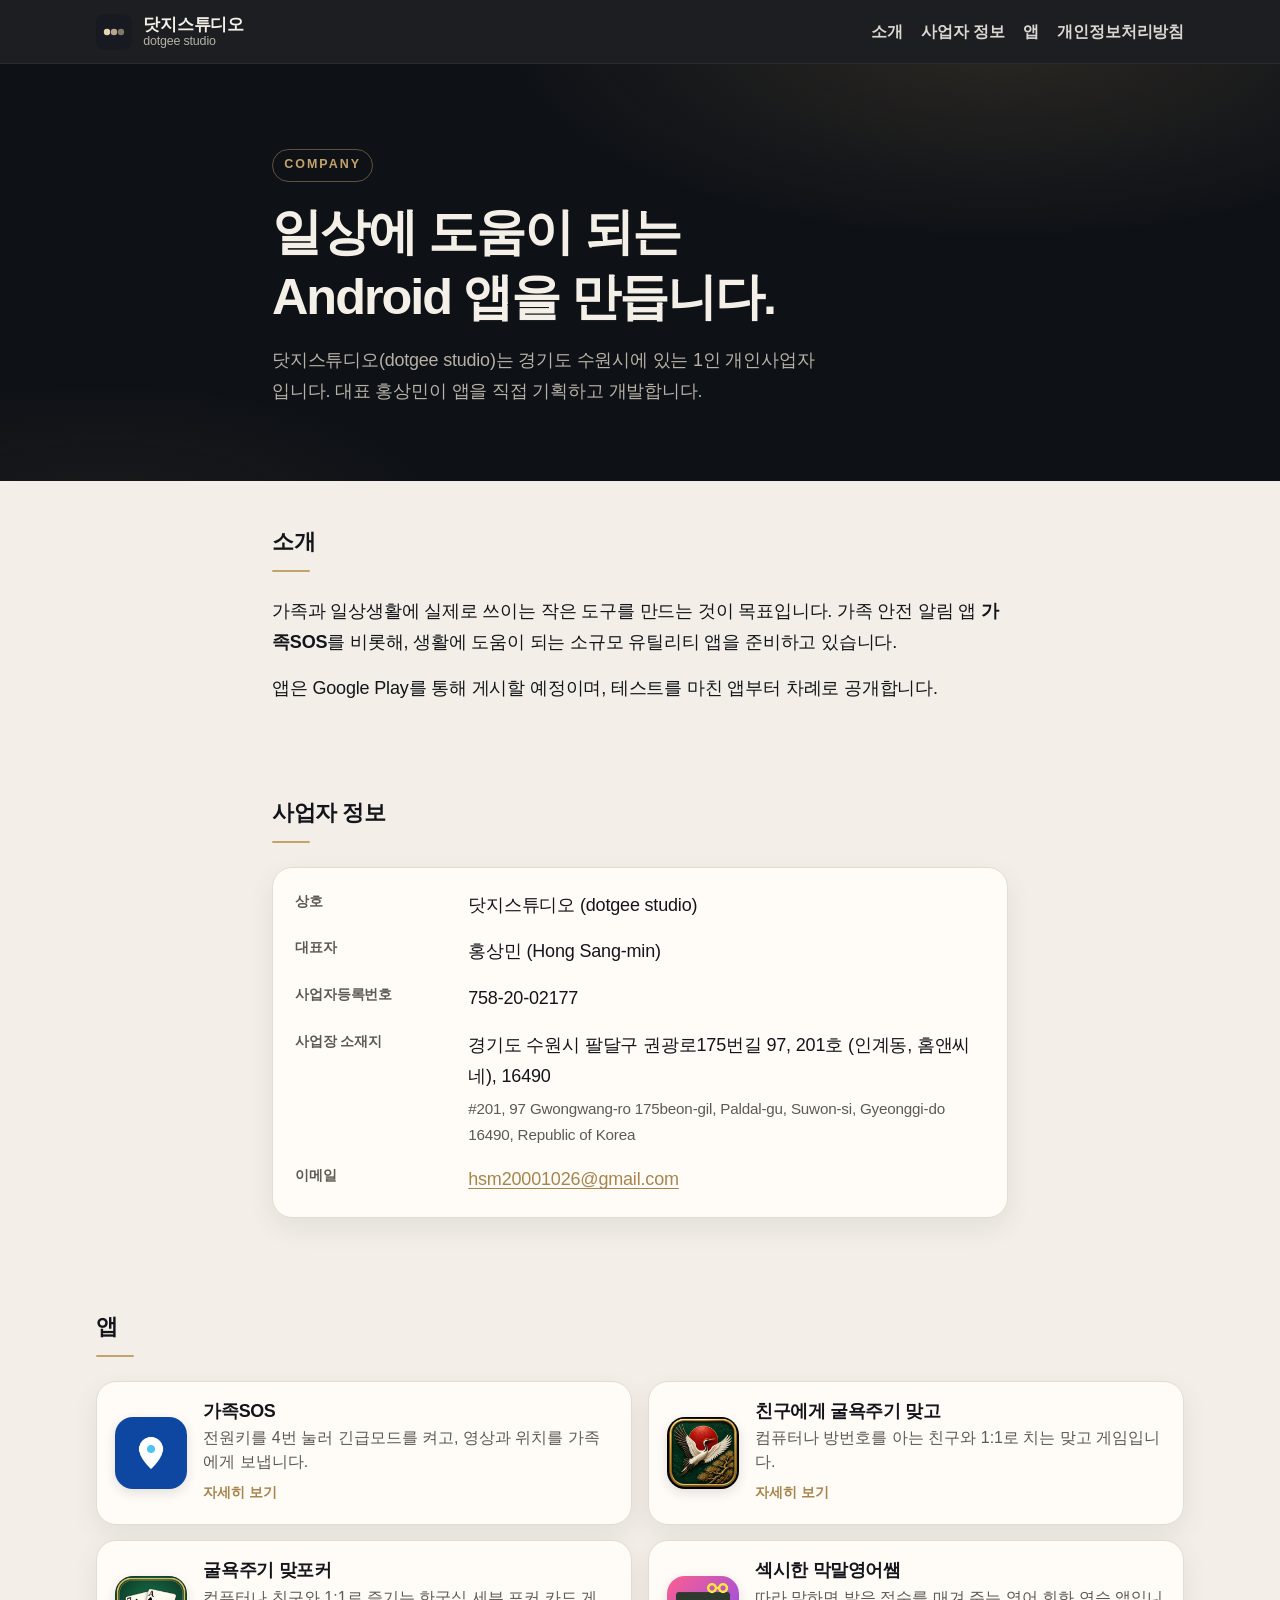
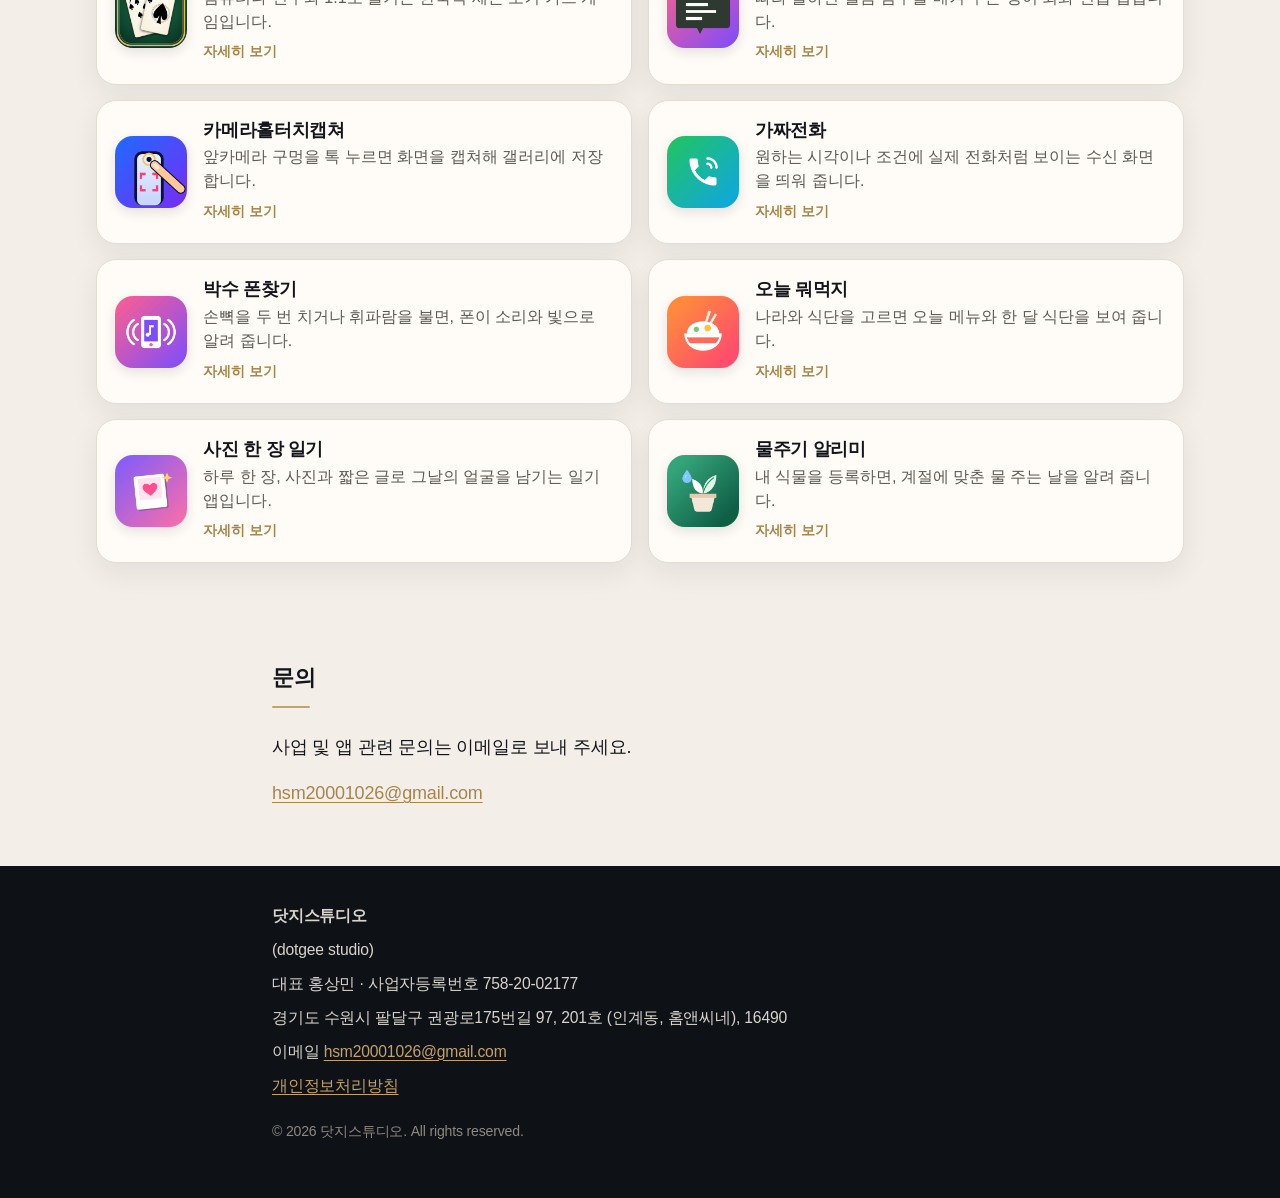
==== commit 83b9c474: "홈페이지: 앱을 짧은 소개 카드로 바꾸고 디자인을 단정하게 다듬음 앱 목록은 아이콘·이름·한 줄 소개만 보이게 하고, 자세한 설명은 클릭하면 나타나게 했습니다. 기존 앱 문구는 그" ====
--- a/index.html
+++ b/index.html
@@ -15,11 +15,11 @@
     <div class="wrap header-inner">
       <a class="brand" href="./">
         <svg class="mark" viewBox="0 0 36 36" aria-hidden="true" focusable="false">
-  <rect width="36" height="36" rx="8" fill="#0f5e57"/>
-  <circle cx="11" cy="18" r="3.2" fill="#f6f4f0"/>
-  <circle cx="18" cy="18" r="3.2" fill="#f6f4f0" opacity=".75"/>
-  <circle cx="25" cy="18" r="3.2" fill="#f6f4f0" opacity=".5"/>
-</svg>
+          <rect width="36" height="36" rx="8" fill="#171A20"/>
+          <circle cx="11" cy="18" r="3.2" fill="#E8D5B0"/>
+          <circle cx="18" cy="18" r="3.2" fill="#E8D5B0" opacity=".75"/>
+          <circle cx="25" cy="18" r="3.2" fill="#E8D5B0" opacity=".5"/>
+        </svg>
         <span class="brand-name"><strong>닷지스튜디오</strong><span>dotgee studio</span></span>
       </a>
       <nav aria-label="바로가기">
@@ -76,82 +76,314 @@
     <section id="apps">
       <div class="wrap">
         <h2>앱</h2>
-        <ul class="app-list">
-          <li id="familysos">
-            <h3>가족SOS</h3>
-            <p class="app-meta">개인 안전 앱 · com.dotgee.familysos · 9,900원 (구글 플레이 출시 준비 중) · 광고·인앱 결제 없음</p>
-            <p>전원키를 4번 눌러 긴급모드를 켜고, 영상·소리를 녹화한 뒤 위치 지도 링크를 가족에게 문자로 보내는 개인 안전 앱입니다. 휴대폰을 꺼내 화면을 켜지 않아도 시작할 수 있습니다.</p>
-            <p><strong>주요 기능:</strong> 전원키를 4번 누르면 긴급모드가 시작되고, 같은 방법으로 다시 4번 누르면 꺼집니다. 앱 버튼으로도 켜고 끌 수 있습니다. · 긴급모드가 켜지면 앞·뒤 카메라와 마이크로 영상·소리를 녹화합니다(기기가 동시 촬영을 지원하지 않으면 설정대로 녹화). · 미리 저장한 가족 연락처에게 이름·시각·위치 지도 링크가 담긴 긴급 문자를 보냅니다. 문자를 읽거나 받지 않으며, 주소록도 읽지 않습니다. 앱에 직접 입력한 번호로만 보냅니다. 일반 문자 요금이 붙을 수 있습니다. · 긴급모드 동안 약 30초마다 위치를 기록해, 문자를 받은 가족이 링크로 이동 경로를 볼 수 있습니다. 위치 기록은 7일 뒤 삭제되며, 위치는 긴급모드 동안에만 씁니다. · 녹화 중에는 알림과 「녹화 중지」 버튼이 항상 보입니다. · 구글 계정을 연결하면(선택) 녹화 파일을 내 구글 드라이브 폴더에 올리고, 가족에게 보기 링크를 보낼 수 있습니다.</p>
-            <p><strong>권한:</strong> 문자 보내기(긴급모드를 켰을 때, 앱에 직접 저장한 가족 번호로 이름·시각·위치 지도 링크가 담긴 문자를 보냅니다. 문자를 읽거나 받지 않습니다. 허용하지 않으면 문자 앱에 내용을 미리 채워 여는 방식으로 대신합니다) · 위치(정확한 위치·대략적 위치. 긴급모드 동안에만 약 30초마다 위치를 기록해 가족의 지도 링크에 보여 줍니다. 기록은 7일 뒤 삭제됩니다. 백그라운드 위치 권한은 쓰지 않습니다) · 카메라(긴급모드에서 앞·뒤 카메라로 증거용 영상을 녹화합니다) · 마이크(영상과 함께 주변 소리를 녹음합니다) · 접근성 서비스(화면이 꺼진 상태에서도 전원키를 4번 누른 것(화면 켜짐·꺼짐)과, 진동 중 확인용 볼륨키 누름만 감지합니다. 화면 내용이나 입력 내용은 읽지 않고, 다른 앱을 조작하거나 설정을 바꾸지 않습니다) · 포그라운드 서비스(카메라·마이크·위치 유형. 화면이 꺼져 있어도 긴급 녹화·녹음·위치 기록을 이어 갑니다. 그동안 알림과 「녹화 중지」 버튼이 항상 보이며, 긴급모드를 끄면 바로 종료됩니다) · 전체 화면 알림(긴급모드에서 녹화를 위해 보이는 화면이 필요할 때, 잠금 화면 위에 녹화 상태와 「녹화 중지」 버튼을 띄웁니다. 화면이 꺼져 있을 때는 화면을 켜지 않습니다. 허용하지 않아도 긴급 녹화 알림은 표시되고 앱은 동작합니다) · 알림(긴급 녹화 중 상태 알림과 「녹화 중지」 버튼을 보여 줍니다) · 인터넷·네트워크 상태(위치 지도 링크를 만들고, 선택한 경우 녹화 파일을 내 구글 드라이브에 올리기 위해 씁니다) · 진동(전원키 입력 확인과 긴급모드가 켜지거나 꺼질 때 알려 줍니다) · 절전 해제(긴급모드 동안 녹화가 끊기지 않도록 기기가 잠들지 않게 합니다)</p>
-            <p>자세한 개인정보 안내는 <a href="privacy.html#familysos">개인정보처리방침의 가족SOS 항목</a>을 봐 주세요.</p>
-          </li>
-          <li>
-            <h3>생활 유틸리티 앱</h3>
-            <p class="app-meta">개발 중</p>
-            <p>일상에 필요한 소규모 유료 유틸리티 앱을 준비하고 있습니다. 출시되는 대로 이 페이지에 안내합니다.</p>
-          </li>
-          <li id="matgo">
-            <h3>친구에게 굴욕주기 맞고</h3>
-            <p class="app-meta">카드 게임 · com.smh.geumhakmatgo · 가격 미정 · 광고·인앱 결제 없음</p>
-            <p>컴퓨터나 방번호를 아는 친구와 1:1로 치는 맞고 게임입니다. 이긴 판의 점수만 누적 승점으로 쌓이고, 진 친구에게는 굴욕 사진 벌칙을 줄 수 있어요.</p>
-            <p><strong>주요 기능:</strong> 컴퓨터와 한 판 · 4자리 방번호로 아는 친구와 대전(모르는 사람 자동 매칭 없음) · 대전 중 채팅과 카메라 사진 보내기 · 친구와 주고받은 사진을 모아 보는 추억 앨범 · 원하지 않는 상대 차단 · 국진·멍따·고박·첫뻑 등 지역 규칙 선택 · 뻑·따닥·폭탄 효과와 화투 소리(무음일 때는 진동) · 누적 승점과 승패 기록</p>
-            <p><strong>권한:</strong> 인터넷(친구 대전 연결) · 진동(무음·진동 모드일 때 소리 대신 알림) · 카메라(채팅에서 사진을 찍어 보낼 때만, 허용하지 않아도 게임 가능 · 사진첩 권한은 쓰지 않음)</p>
-          </li>
-          <li id="matpoker">
-            <h3>굴욕주기 맞포커</h3>
-            <p class="app-meta">카드 게임 · com.smh.youngsunpoker · 가격 미정 · 광고·인앱 결제 없음</p>
-            <p>컴퓨터나 친구와 1:1로 즐기는 한국식 세븐 포커(7장) 카드 게임입니다. 큼직한 카드와 글씨, 판이 끝나면 친구에게 굴욕 사진 벌칙을 줄 수 있어요.</p>
-            <p><strong>주요 기능:</strong> 컴퓨터와 한 판 · 4자리 방번호 또는 친구가 정한 이름으로 친구와 대전 · 대전 중 채팅과 카메라 사진 보내기 · 사진을 모아 보는 추억 앨범 · 친구별 승패 기록 · 판 끝에 이긴 족보 카드 강조 · 효과음(무음일 때는 진동) · 게임 속 머니는 현금 가치가 없으며 사거나 바꿀 수 없음</p>
-            <p><strong>권한:</strong> 인터넷(친구 대전 연결, 새 버전 확인) · 앱 설치 요청(앱 안 자동 업데이트를 설치할 때) · 진동(무음·진동 모드일 때 소리 대신 알림) · 카메라(채팅에서 사진을 찍어 보낼 때만, 사진첩 권한은 쓰지 않음)</p>
-          </li>
-          <li id="madenglish">
-            <h3>섹시한 막말영어쌤</h3>
-            <p class="app-meta">영어 회화 교육 · com.smh.madenglish · 가격 990원 · 광고·인앱 결제 없음 · 만 18세 이상</p>
-            <p>쌤이 읽어 주는 영어를 따라 말하면 음성인식으로 발음 점수를 매겨 주는 영어 회화 연습 앱입니다. 통과 점수를 넘어야 다음 문제로 넘어가고, 틀리면 쌤이 막말로 구박해요.</p>
-            <p><strong>주요 기능:</strong> 초급·중급·고급·프로반(업무·의료·법률·IT·경제 용어가 섞인 긴 회화 문장) · 단어 다음에 그 단어가 들어간 문장 · 남자 쌤/여자 쌤 목소리로 들어보기 · 따라 말하기 발음 점수 · 한국어 뜻과 한글 발음 표시 · 한 판 10문제, 나온 문제는 한 바퀴 돌 때까지 다시 안 나옴 · 19금 모드(기본 꺼짐, 19세 이상 확인 후에만 켜짐: 슬랭·욕설·술자리·연애 영어와 사용 주의 표시)</p>
-            <p><strong>권한:</strong> 마이크(따라 말하기를 누른 뒤 말하는 동안만 듣고 기기의 음성인식 서비스로 넘겨 글자로 바꿈 · 녹음 파일 저장·인터넷 전송 없음). 인터넷 권한 없음, 개인정보 수집 없음</p>
-          </li>
-          <li id="camerahole-touch-capture">
-            <h3>카메라홀터치캡쳐</h3>
-            <p class="app-meta">화면 캡쳐 · com.threefingercapture · 무료 · Google Play 출시 준비 중</p>
-            <p>앞카메라 구멍을 톡 누르면 지금 보이는 화면을 캡쳐해 갤러리에 저장하는 Android 앱입니다. 인터넷 없이 이 휴대폰 안에서만 동작합니다.</p>
-            <p><strong>주요 기능:</strong> 앞카메라 구멍 자리에만 보이지 않는 터치 영역을 두고 그 자리를 누르면 화면 캡쳐 · 사진을 두 손가락으로 확대한 채 세 번째 손가락으로 구멍을 눌러도 됨 · 주변 자동으로 자르기(사진 둘레의 빈 곳을 잘라 저장, 켜고 끌 수 있으며 기본은 켜짐) · 저장되면 짧게 한 번 강하게 진동 · 캡쳐됨 알림이 알림창에 하나만 남고 ‘사진 보기’로 방금 저장한 사진을 열 수 있음 · 인터넷 없이 사용</p>
-            <p><strong>권한:</strong> 접근성 서비스(카메라 구멍 터치 감지와 그 순간 화면 캡쳐에만 사용, 어떤 정보도 모으거나 보내지 않음) · 진동(저장되었음을 짧게 알림) · 알림(캡쳐됨 알림과 ‘사진 보기’)</p>
-          </li>
-          <li id="gajjacall">
-            <h3>가짜전화</h3>
-            <p class="app-meta">유틸리티 · com.smh.gajjacall · 출시 예정 · 무료(하단 배너 광고) · 라이트 990원(광고 적음) · 평생 5000원(광고 없음)</p>
-            <p>원하는 시각이나 조건에 실제 전화처럼 보이는 수신 화면을 띄워 주는 앱입니다. 쓰는 폰의 제조사에 맞춰 갤럭시·픽셀·샤오미·LG 모양으로 보여 줍니다.</p>
-            <p><strong>주요 기능:</strong> 제조사에 맞춘 수신 화면(갤럭시 One UI·픽셀·샤오미·LG) · 시각 예약과 앱 안 1·5·10분 버튼 · 홈 화면 위젯·빠른 설정 타일 · 사용자가 직접 켜는 발동 조건(흔들기, 전원 버튼 세 번, 뒷면 톡톡, 이어폰·측면 버튼, 뒤집기, 근접 센서, 갤럭시 워치, 문자 키워드, 장소 도착, 충전기, 이어폰 연결, 와이파이·블루투스 변화, 잠금 해제 후, 손뼉 두 번, 안 받으면 다시 울리기, 빅스비로 앱 열기) · 밀어서 받기·거절 · 통화 중 타이머와 동작하는 버튼(녹음·보류·블루투스·스피커·음소거·키패드) · 미리 녹음한 목소리를 수화부로 재생 · 귀에 대면 화면이 꺼짐 · 30초 안 받으면 부재중 처리 · 음량 버튼으로 벨소리만 끔 · 배경 사진은 시스템 사진 선택 창만 사용(사진 권한 없음) · 폰의 소리 모드만 읽고 음량·벨소리 설정은 바꾸지 않음 · 잠금 화면과 다른 앱 위에도 전체 화면으로 표시</p>
-            <p><strong>권한:</strong> 인터넷(앱 업데이트 확인) · 앱 설치 요청(앱 업데이트를 설치할 때) · 알림(가짜 전화가 울릴 때) · 전체 화면 알림(잠금 화면 위에 수신 화면) · 다른 앱 위에 표시(다른 앱을 쓰는 중에도 수신 화면) · 정확한 알람(예약한 시각에 울리기) · 진동(벨소리 모드가 소리 또는 진동일 때) · 대기 상태 유지(화면 켜기, 귀에 대면 화면 끄기) · 부팅 완료 수신(재부팅 후에도 예약·발동 조건 유지) · 포그라운드 서비스(사용자가 켠 발동 조건을 화면이 꺼져 있어도 감지) · 마이크(목소리 녹음, 손뼉 두 번 조건을 켠 경우) · 오디오 설정 변경(통화 중 수화부·스피커로 소리 길을 바꿈. 음량·벨소리 모드는 바꾸지 않음) · 네트워크 상태(와이파이 연결 변화를 발동 조건으로 쓸 때) · 문자 수신(정한 글자가 든 문자가 오면 울리기, 이 조건을 켤 때만) · 위치(특정 장소 도착 조건을 켤 때만, 백그라운드 위치 포함) · 블루투스(이어폰 연결·블루투스 변화 조건, 통화 중 블루투스로 듣기)</p>
-          </li>
-          <li id="clapfind">
-            <h3>박수 폰찾기</h3>
-            <p class="app-meta">생활 도구 · com.smh.clapfind · 가격 990원(한 번만) · 광고·인앱 결제 없음</p>
-            <p>손뼉을 ‘짝짝’ 두 번 치거나 휘파람을 길게 불면, 어디에 뒀는지 모를 폰이 알람 소리와 화면·손전등으로 여기 있다고 알려 줍니다.</p>
-            <p><strong>주요 기능:</strong> 박수 두 번 또는 긴 휘파람으로 찾기 · 무음·진동 모드여도 알람 소리로 울림(음량은 폰의 알람 음량 그대로) · 화면을 켜고 손전등이 깜빡임 · 잠긴 화면에도 전체 화면으로 ‘여기 있어요!’ 알림 · 켜 두면 화면이 꺼져 있어도 계속 듣기</p>
-            <p><strong>권한:</strong> 인터넷(새 버전 확인) · 앱 설치 요청(앱 안 자동 업데이트를 설치할 때) · 마이크(박수·휘파람 소리를 폰 안에서만 듣고, 녹음하거나 보내지는 않음) · 포그라운드 서비스·마이크 포그라운드 서비스(꺼진 화면에서도 계속 듣기) · 알림(듣기 상태 표시, 찾았을 때 알림, 새 버전 소식) · 전체 화면 알림(잠긴 화면에 크게 띄울 때) · 배터리 최적화 제외(꺼진 화면에서도 듣기가 끊기지 않게)</p>
-          </li>
-          <li id="todaymenu">
-            <h3>오늘 뭐먹지</h3>
-            <p class="app-meta">생활 도구 · com.smh.todaymenu · 가격 990원(한 번만) · 광고·인앱 결제 없음</p>
-            <p>나라와 식단 종류를 고르면 오늘 아침·점심·저녁 메뉴와 대략 칼로리를 보여 주고, 한 달 식단도 달력으로 살펴볼 수 있는 앱입니다.</p>
-            <p><strong>주요 기능:</strong> 아침·점심·저녁 메뉴와 대략 칼로리 · 일반식·다이어트식·고칼로리식, 또는 끼니마다 다른 복합 식단 · 16개 나라 요리(폰 언어로 자동, 직접 바꿀 수도 있음) · 한 달 식단 달력 · 요리 사진과 사진 출처</p>
-            <p><strong>권한:</strong> 인터넷(새 버전 확인) · 앱 설치 요청(앱 안 자동 업데이트를 설치할 때) · 알림(새 버전 소식)</p>
-          </li>
-          <li id="photodiary">
-            <h3>사진 한 장 일기</h3>
-            <p class="app-meta">일기 · com.smh.photodiary · 가격 990원(한 번만) · 광고·인앱 결제 없음</p>
-            <p>하루 한 장, 사진과 짧은 글로 그날의 얼굴을 남기는 일기 앱입니다. 사진과 글은 이 앱 안에만 저장되고, 갤러리로 나가지 않아요.</p>
-            <p><strong>주요 기능:</strong> 앱 안 카메라로 사진 찍기(갤러리·사진첩 권한 없음) · 글·스티커·줄 노트/모눈/크라프트 종이로 페이지 꾸미기 · 달력으로 지난 날 보기 · 저녁 무렵 ‘오늘 사진 찍으셨어요?’ 알림(이미 찍은 날은 보내지 않음) · 3개월·1년마다 그동안의 페이지를 가로 영상으로 자동 제작하고 공유</p>
-            <p><strong>권한:</strong> 카메라(앱 안에서 사진을 찍을 때만, 사진첩 권한은 쓰지 않음) · 알림(하루 한 번 알림, 영상 완성 알림, 새 버전 소식) · 인터넷(새 버전 확인) · 부팅 완료 수신(폰을 다시 켠 뒤에도 알림을 이어서 받기 위해) · 앱 설치 요청(앱 안 자동 업데이트를 설치할 때)</p>
-          </li>
-          <li id="plantwater">
-            <h3>물주기 알리미</h3>
-            <p class="app-meta">생활 도구 · com.smh.plantwater · 가격 990원(한 번만) · 광고·인앱 결제 없음</p>
-            <p>사진을 찍거나 이름으로 찾아 내 식물을 등록하면, 계절에 맞춘 물 주는 날을 알려 주는 앱입니다. 식물 알아보기는 폰 안에서만 계산합니다.</p>
-            <p><strong>주요 기능:</strong> 사진으로 식물 이름 찾기(폰 안에서만 계산) · 이름으로 찾아 등록 · 계절에 맞춘 물 주는 날 알림 · 물 주는 방법·햇빛·주의할 점 안내 · 자라는 모습 사진첩 · 오늘 물 줄 식물을 보여 주는 홈 화면 위젯</p>
-            <p><strong>권한:</strong> 인터넷(새 버전 확인) · 앱 설치 요청(앱 안 자동 업데이트를 설치할 때) · 알림(물 주는 날 알림과 새 버전 소식) · 카메라(식물 사진과 자라는 모습 사진을 찍을 때, 사진첩 권한은 쓰지 않음) · 부팅 완료 수신(폰을 다시 켠 뒤에도 물 주는 날 알림을 이어서 받기 위해)</p>
+                <!--
+          ===== 앱 추가 방법 (이 형식을 그대로 따라 주세요) =====
+          1. 아래 템플릿을 복사해 </ul> 바로 앞에 붙입니다. 다른 앱 칸의 내용은 지우거나 바꾸지 마세요.
+          2. id·data-app·dialog id·aria-controls는 같은 영문 소문자·숫자·하이픈 값으로 맞춥니다.
+          3. 아이콘은 실제로 있는 앱 아이콘을 icons/{id}.png 로 넣고, 없으면 앱 이름 첫 글자가 들어간 색 원형 아이콘을 씁니다.
+          4. .app-blurb(짧은 소개)는 실제로 있는 기능만, 기존 소개 문장을 한 줄로 줄여 씁니다. 새 기능을 지어내지 마세요.
+          5. .app-detail 안에는 앱 이름, 소개, 주요 기능, 가격, 권한과 그 이유를 모두 적습니다(카드에는 짧은 소개만 보이고, 자세한 내용은 클릭 시 여기에 나타납니다).
+          6. 종이접기는 홈페이지에 올리지 않습니다.
+
+          템플릿:
+          <li class="app-card">
+            <button type="button" class="app-tile" data-app="example-id" aria-haspopup="dialog" aria-controls="example-id">
+              <img class="app-icon" src="icons/example-id.png" width="80" height="80" alt="">
+              <span class="app-tile-text">
+                <span class="app-name">앱 이름</span>
+                <span class="app-blurb">한 줄 짧은 소개</span>
+              </span>
+            </button>
+            <dialog class="app-detail" id="example-id" aria-labelledby="example-id-title">
+              <div class="app-detail-bar">
+                <form method="dialog"><button type="submit" class="app-close" aria-label="닫기">닫기</button></form>
+              </div>
+              <div class="app-detail-head">
+                <img class="app-icon" src="icons/example-id.png" width="72" height="72" alt="">
+                <div>
+                  <h3 id="example-id-title">앱 이름</h3>
+                  <p class="app-meta">분류 · 패키지명 · 가격 · 광고 여부</p>
+                </div>
+              </div>
+              <div class="app-detail-body">
+                <p>소개 문단(기존 문장 그대로)</p>
+                <p><strong>주요 기능:</strong> …</p>
+                <p><strong>권한:</strong> …</p>
+              </div>
+            </dialog>
+          </li>
+        -->
+        <ul class="app-grid">
+          <li class="app-card">
+            <button type="button" class="app-tile" data-app="familysos" aria-haspopup="dialog" aria-controls="familysos">
+              <img class="app-icon" src="icons/familysos.png" width="80" height="80" alt="">
+              <span class="app-tile-text">
+                <span class="app-name">가족SOS</span>
+                <span class="app-blurb">전원키를 4번 눌러 긴급모드를 켜고, 영상과 위치를 가족에게 보냅니다.</span>
+                <span class="app-more">자세히 보기</span>
+              </span>
+            </button>
+            <dialog class="app-detail" id="familysos" aria-labelledby="familysos-title">
+              <div class="app-detail-bar">
+                <form method="dialog"><button type="submit" class="app-close" aria-label="닫기">닫기</button></form>
+              </div>
+              <div class="app-detail-head">
+                <img class="app-icon" src="icons/familysos.png" width="72" height="72" alt="">
+                <div>
+                  <h3 id="familysos-title">가족SOS</h3>
+                  <p class="app-meta">개인 안전 앱 · com.dotgee.familysos · 9,900원 (구글 플레이 출시 준비 중) · 광고·인앱 결제 없음</p>
+                </div>
+              </div>
+              <div class="app-detail-body">
+                                <p>전원키를 4번 눌러 긴급모드를 켜고, 영상·소리를 녹화한 뒤 위치 지도 링크를 가족에게 문자로 보내는 개인 안전 앱입니다. 휴대폰을 꺼내 화면을 켜지 않아도 시작할 수 있습니다.</p>
+                <p><strong>주요 기능:</strong> 전원키를 4번 누르면 긴급모드가 시작되고, 같은 방법으로 다시 4번 누르면 꺼집니다. 앱 버튼으로도 켜고 끌 수 있습니다. · 긴급모드가 켜지면 앞·뒤 카메라와 마이크로 영상·소리를 녹화합니다(기기가 동시 촬영을 지원하지 않으면 설정대로 녹화). · 미리 저장한 가족 연락처에게 이름·시각·위치 지도 링크가 담긴 긴급 문자를 보냅니다. 문자를 읽거나 받지 않으며, 주소록도 읽지 않습니다. 앱에 직접 입력한 번호로만 보냅니다. 일반 문자 요금이 붙을 수 있습니다. · 긴급모드 동안 약 30초마다 위치를 기록해, 문자를 받은 가족이 링크로 이동 경로를 볼 수 있습니다. 위치 기록은 7일 뒤 삭제되며, 위치는 긴급모드 동안에만 씁니다. · 녹화 중에는 알림과 「녹화 중지」 버튼이 항상 보입니다. · 구글 계정을 연결하면(선택) 녹화 파일을 내 구글 드라이브 폴더에 올리고, 가족에게 보기 링크를 보낼 수 있습니다.</p>
+                <p><strong>권한:</strong> 문자 보내기(긴급모드를 켰을 때, 앱에 직접 저장한 가족 번호로 이름·시각·위치 지도 링크가 담긴 문자를 보냅니다. 문자를 읽거나 받지 않습니다. 허용하지 않으면 문자 앱에 내용을 미리 채워 여는 방식으로 대신합니다) · 위치(정확한 위치·대략적 위치. 긴급모드 동안에만 약 30초마다 위치를 기록해 가족의 지도 링크에 보여 줍니다. 기록은 7일 뒤 삭제됩니다. 백그라운드 위치 권한은 쓰지 않습니다) · 카메라(긴급모드에서 앞·뒤 카메라로 증거용 영상을 녹화합니다) · 마이크(영상과 함께 주변 소리를 녹음합니다) · 접근성 서비스(화면이 꺼진 상태에서도 전원키를 4번 누른 것(화면 켜짐·꺼짐)과, 진동 중 확인용 볼륨키 누름만 감지합니다. 화면 내용이나 입력 내용은 읽지 않고, 다른 앱을 조작하거나 설정을 바꾸지 않습니다) · 포그라운드 서비스(카메라·마이크·위치 유형. 화면이 꺼져 있어도 긴급 녹화·녹음·위치 기록을 이어 갑니다. 그동안 알림과 「녹화 중지」 버튼이 항상 보이며, 긴급모드를 끄면 바로 종료됩니다) · 전체 화면 알림(긴급모드에서 녹화를 위해 보이는 화면이 필요할 때, 잠금 화면 위에 녹화 상태와 「녹화 중지」 버튼을 띄웁니다. 화면이 꺼져 있을 때는 화면을 켜지 않습니다. 허용하지 않아도 긴급 녹화 알림은 표시되고 앱은 동작합니다) · 알림(긴급 녹화 중 상태 알림과 「녹화 중지」 버튼을 보여 줍니다) · 인터넷·네트워크 상태(위치 지도 링크를 만들고, 선택한 경우 녹화 파일을 내 구글 드라이브에 올리기 위해 씁니다) · 진동(전원키 입력 확인과 긴급모드가 켜지거나 꺼질 때 알려 줍니다) · 절전 해제(긴급모드 동안 녹화가 끊기지 않도록 기기가 잠들지 않게 합니다)</p>
+                <p>자세한 개인정보 안내는 <a href="privacy.html#familysos">개인정보처리방침의 가족SOS 항목</a>을 봐 주세요.</p>
+              </div>
+            </dialog>
+          </li>
+          <li class="app-card">
+            <button type="button" class="app-tile" data-app="matgo" aria-haspopup="dialog" aria-controls="matgo">
+              <img class="app-icon" src="icons/matgo.png" width="80" height="80" alt="">
+              <span class="app-tile-text">
+                <span class="app-name">친구에게 굴욕주기 맞고</span>
+                <span class="app-blurb">컴퓨터나 방번호를 아는 친구와 1:1로 치는 맞고 게임입니다.</span>
+                <span class="app-more">자세히 보기</span>
+              </span>
+            </button>
+            <dialog class="app-detail" id="matgo" aria-labelledby="matgo-title">
+              <div class="app-detail-bar">
+                <form method="dialog"><button type="submit" class="app-close" aria-label="닫기">닫기</button></form>
+              </div>
+              <div class="app-detail-head">
+                <img class="app-icon" src="icons/matgo.png" width="72" height="72" alt="">
+                <div>
+                  <h3 id="matgo-title">친구에게 굴욕주기 맞고</h3>
+                  <p class="app-meta">카드 게임 · com.smh.geumhakmatgo · 가격 미정 · 광고·인앱 결제 없음</p>
+                </div>
+              </div>
+              <div class="app-detail-body">
+                                <p>컴퓨터나 방번호를 아는 친구와 1:1로 치는 맞고 게임입니다. 이긴 판의 점수만 누적 승점으로 쌓이고, 진 친구에게는 굴욕 사진 벌칙을 줄 수 있어요.</p>
+                <p><strong>주요 기능:</strong> 컴퓨터와 한 판 · 4자리 방번호로 아는 친구와 대전(모르는 사람 자동 매칭 없음) · 대전 중 채팅과 카메라 사진 보내기 · 친구와 주고받은 사진을 모아 보는 추억 앨범 · 원하지 않는 상대 차단 · 국진·멍따·고박·첫뻑 등 지역 규칙 선택 · 뻑·따닥·폭탄 효과와 화투 소리(무음일 때는 진동) · 누적 승점과 승패 기록</p>
+                <p><strong>권한:</strong> 인터넷(친구 대전 연결) · 진동(무음·진동 모드일 때 소리 대신 알림) · 카메라(채팅에서 사진을 찍어 보낼 때만, 허용하지 않아도 게임 가능 · 사진첩 권한은 쓰지 않음)</p>
+              </div>
+            </dialog>
+          </li>
+          <li class="app-card">
+            <button type="button" class="app-tile" data-app="matpoker" aria-haspopup="dialog" aria-controls="matpoker">
+              <img class="app-icon" src="icons/matpoker.png" width="80" height="80" alt="">
+              <span class="app-tile-text">
+                <span class="app-name">굴욕주기 맞포커</span>
+                <span class="app-blurb">컴퓨터나 친구와 1:1로 즐기는 한국식 세븐 포커 카드 게임입니다.</span>
+                <span class="app-more">자세히 보기</span>
+              </span>
+            </button>
+            <dialog class="app-detail" id="matpoker" aria-labelledby="matpoker-title">
+              <div class="app-detail-bar">
+                <form method="dialog"><button type="submit" class="app-close" aria-label="닫기">닫기</button></form>
+              </div>
+              <div class="app-detail-head">
+                <img class="app-icon" src="icons/matpoker.png" width="72" height="72" alt="">
+                <div>
+                  <h3 id="matpoker-title">굴욕주기 맞포커</h3>
+                  <p class="app-meta">카드 게임 · com.smh.youngsunpoker · 가격 미정 · 광고·인앱 결제 없음</p>
+                </div>
+              </div>
+              <div class="app-detail-body">
+                                <p>컴퓨터나 친구와 1:1로 즐기는 한국식 세븐 포커(7장) 카드 게임입니다. 큼직한 카드와 글씨, 판이 끝나면 친구에게 굴욕 사진 벌칙을 줄 수 있어요.</p>
+                <p><strong>주요 기능:</strong> 컴퓨터와 한 판 · 4자리 방번호 또는 친구가 정한 이름으로 친구와 대전 · 대전 중 채팅과 카메라 사진 보내기 · 사진을 모아 보는 추억 앨범 · 친구별 승패 기록 · 판 끝에 이긴 족보 카드 강조 · 효과음(무음일 때는 진동) · 게임 속 머니는 현금 가치가 없으며 사거나 바꿀 수 없음</p>
+                <p><strong>권한:</strong> 인터넷(친구 대전 연결, 새 버전 확인) · 앱 설치 요청(앱 안 자동 업데이트를 설치할 때) · 진동(무음·진동 모드일 때 소리 대신 알림) · 카메라(채팅에서 사진을 찍어 보낼 때만, 사진첩 권한은 쓰지 않음)</p>
+              </div>
+            </dialog>
+          </li>
+          <li class="app-card">
+            <button type="button" class="app-tile" data-app="madenglish" aria-haspopup="dialog" aria-controls="madenglish">
+              <img class="app-icon" src="icons/madenglish.png" width="80" height="80" alt="">
+              <span class="app-tile-text">
+                <span class="app-name">섹시한 막말영어쌤</span>
+                <span class="app-blurb">따라 말하면 발음 점수를 매겨 주는 영어 회화 연습 앱입니다.</span>
+                <span class="app-more">자세히 보기</span>
+              </span>
+            </button>
+            <dialog class="app-detail" id="madenglish" aria-labelledby="madenglish-title">
+              <div class="app-detail-bar">
+                <form method="dialog"><button type="submit" class="app-close" aria-label="닫기">닫기</button></form>
+              </div>
+              <div class="app-detail-head">
+                <img class="app-icon" src="icons/madenglish.png" width="72" height="72" alt="">
+                <div>
+                  <h3 id="madenglish-title">섹시한 막말영어쌤</h3>
+                  <p class="app-meta">영어 회화 교육 · com.smh.madenglish · 가격 990원 · 광고·인앱 결제 없음 · 만 18세 이상</p>
+                </div>
+              </div>
+              <div class="app-detail-body">
+                                <p>쌤이 읽어 주는 영어를 따라 말하면 음성인식으로 발음 점수를 매겨 주는 영어 회화 연습 앱입니다. 통과 점수를 넘어야 다음 문제로 넘어가고, 틀리면 쌤이 막말로 구박해요.</p>
+                <p><strong>주요 기능:</strong> 초급·중급·고급·프로반(업무·의료·법률·IT·경제 용어가 섞인 긴 회화 문장) · 단어 다음에 그 단어가 들어간 문장 · 남자 쌤/여자 쌤 목소리로 들어보기 · 따라 말하기 발음 점수 · 한국어 뜻과 한글 발음 표시 · 한 판 10문제, 나온 문제는 한 바퀴 돌 때까지 다시 안 나옴 · 19금 모드(기본 꺼짐, 19세 이상 확인 후에만 켜짐: 슬랭·욕설·술자리·연애 영어와 사용 주의 표시)</p>
+                <p><strong>권한:</strong> 마이크(따라 말하기를 누른 뒤 말하는 동안만 듣고 기기의 음성인식 서비스로 넘겨 글자로 바꿈 · 녹음 파일 저장·인터넷 전송 없음). 인터넷 권한 없음, 개인정보 수집 없음</p>
+              </div>
+            </dialog>
+          </li>
+          <li class="app-card">
+            <button type="button" class="app-tile" data-app="camerahole-touch-capture" aria-haspopup="dialog" aria-controls="camerahole-touch-capture">
+              <img class="app-icon" src="icons/camerahole-touch-capture.png" width="80" height="80" alt="">
+              <span class="app-tile-text">
+                <span class="app-name">카메라홀터치캡쳐</span>
+                <span class="app-blurb">앞카메라 구멍을 톡 누르면 화면을 캡쳐해 갤러리에 저장합니다.</span>
+                <span class="app-more">자세히 보기</span>
+              </span>
+            </button>
+            <dialog class="app-detail" id="camerahole-touch-capture" aria-labelledby="camerahole-touch-capture-title">
+              <div class="app-detail-bar">
+                <form method="dialog"><button type="submit" class="app-close" aria-label="닫기">닫기</button></form>
+              </div>
+              <div class="app-detail-head">
+                <img class="app-icon" src="icons/camerahole-touch-capture.png" width="72" height="72" alt="">
+                <div>
+                  <h3 id="camerahole-touch-capture-title">카메라홀터치캡쳐</h3>
+                  <p class="app-meta">화면 캡쳐 · com.threefingercapture · 무료 · Google Play 출시 준비 중</p>
+                </div>
+              </div>
+              <div class="app-detail-body">
+                                <p>앞카메라 구멍을 톡 누르면 지금 보이는 화면을 캡쳐해 갤러리에 저장하는 Android 앱입니다. 인터넷 없이 이 휴대폰 안에서만 동작합니다.</p>
+                <p><strong>주요 기능:</strong> 앞카메라 구멍 자리에만 보이지 않는 터치 영역을 두고 그 자리를 누르면 화면 캡쳐 · 사진을 두 손가락으로 확대한 채 세 번째 손가락으로 구멍을 눌러도 됨 · 주변 자동으로 자르기(사진 둘레의 빈 곳을 잘라 저장, 켜고 끌 수 있으며 기본은 켜짐) · 저장되면 짧게 한 번 강하게 진동 · 캡쳐됨 알림이 알림창에 하나만 남고 ‘사진 보기’로 방금 저장한 사진을 열 수 있음 · 인터넷 없이 사용</p>
+                <p><strong>권한:</strong> 접근성 서비스(카메라 구멍 터치 감지와 그 순간 화면 캡쳐에만 사용, 어떤 정보도 모으거나 보내지 않음) · 진동(저장되었음을 짧게 알림) · 알림(캡쳐됨 알림과 ‘사진 보기’)</p>
+              </div>
+            </dialog>
+          </li>
+          <li class="app-card">
+            <button type="button" class="app-tile" data-app="gajjacall" aria-haspopup="dialog" aria-controls="gajjacall">
+              <img class="app-icon" src="icons/gajjacall.png" width="80" height="80" alt="">
+              <span class="app-tile-text">
+                <span class="app-name">가짜전화</span>
+                <span class="app-blurb">원하는 시각이나 조건에 실제 전화처럼 보이는 수신 화면을 띄워 줍니다.</span>
+                <span class="app-more">자세히 보기</span>
+              </span>
+            </button>
+            <dialog class="app-detail" id="gajjacall" aria-labelledby="gajjacall-title">
+              <div class="app-detail-bar">
+                <form method="dialog"><button type="submit" class="app-close" aria-label="닫기">닫기</button></form>
+              </div>
+              <div class="app-detail-head">
+                <img class="app-icon" src="icons/gajjacall.png" width="72" height="72" alt="">
+                <div>
+                  <h3 id="gajjacall-title">가짜전화</h3>
+                  <p class="app-meta">유틸리티 · com.smh.gajjacall · 출시 예정 · 무료(하단 배너 광고) · 라이트 990원(광고 적음) · 평생 5000원(광고 없음)</p>
+                </div>
+              </div>
+              <div class="app-detail-body">
+                                <p>원하는 시각이나 조건에 실제 전화처럼 보이는 수신 화면을 띄워 주는 앱입니다. 쓰는 폰의 제조사에 맞춰 갤럭시·픽셀·샤오미·LG 모양으로 보여 줍니다.</p>
+                <p><strong>주요 기능:</strong> 제조사에 맞춘 수신 화면(갤럭시 One UI·픽셀·샤오미·LG) · 시각 예약과 앱 안 1·5·10분 버튼 · 홈 화면 위젯·빠른 설정 타일 · 사용자가 직접 켜는 발동 조건(흔들기, 전원 버튼 세 번, 뒷면 톡톡, 이어폰·측면 버튼, 뒤집기, 근접 센서, 갤럭시 워치, 문자 키워드, 장소 도착, 충전기, 이어폰 연결, 와이파이·블루투스 변화, 잠금 해제 후, 손뼉 두 번, 안 받으면 다시 울리기, 빅스비로 앱 열기) · 밀어서 받기·거절 · 통화 중 타이머와 동작하는 버튼(녹음·보류·블루투스·스피커·음소거·키패드) · 미리 녹음한 목소리를 수화부로 재생 · 귀에 대면 화면이 꺼짐 · 30초 안 받으면 부재중 처리 · 음량 버튼으로 벨소리만 끔 · 배경 사진은 시스템 사진 선택 창만 사용(사진 권한 없음) · 폰의 소리 모드만 읽고 음량·벨소리 설정은 바꾸지 않음 · 잠금 화면과 다른 앱 위에도 전체 화면으로 표시</p>
+                <p><strong>권한:</strong> 인터넷(앱 업데이트 확인) · 앱 설치 요청(앱 업데이트를 설치할 때) · 알림(가짜 전화가 울릴 때) · 전체 화면 알림(잠금 화면 위에 수신 화면) · 다른 앱 위에 표시(다른 앱을 쓰는 중에도 수신 화면) · 정확한 알람(예약한 시각에 울리기) · 진동(벨소리 모드가 소리 또는 진동일 때) · 대기 상태 유지(화면 켜기, 귀에 대면 화면 끄기) · 부팅 완료 수신(재부팅 후에도 예약·발동 조건 유지) · 포그라운드 서비스(사용자가 켠 발동 조건을 화면이 꺼져 있어도 감지) · 마이크(목소리 녹음, 손뼉 두 번 조건을 켠 경우) · 오디오 설정 변경(통화 중 수화부·스피커로 소리 길을 바꿈. 음량·벨소리 모드는 바꾸지 않음) · 네트워크 상태(와이파이 연결 변화를 발동 조건으로 쓸 때) · 문자 수신(정한 글자가 든 문자가 오면 울리기, 이 조건을 켤 때만) · 위치(특정 장소 도착 조건을 켤 때만, 백그라운드 위치 포함) · 블루투스(이어폰 연결·블루투스 변화 조건, 통화 중 블루투스로 듣기)</p>
+              </div>
+            </dialog>
+          </li>
+          <li class="app-card">
+            <button type="button" class="app-tile" data-app="clapfind" aria-haspopup="dialog" aria-controls="clapfind">
+              <img class="app-icon" src="icons/clapfind.png" width="80" height="80" alt="">
+              <span class="app-tile-text">
+                <span class="app-name">박수 폰찾기</span>
+                <span class="app-blurb">손뼉을 두 번 치거나 휘파람을 불면, 폰이 소리와 빛으로 알려 줍니다.</span>
+                <span class="app-more">자세히 보기</span>
+              </span>
+            </button>
+            <dialog class="app-detail" id="clapfind" aria-labelledby="clapfind-title">
+              <div class="app-detail-bar">
+                <form method="dialog"><button type="submit" class="app-close" aria-label="닫기">닫기</button></form>
+              </div>
+              <div class="app-detail-head">
+                <img class="app-icon" src="icons/clapfind.png" width="72" height="72" alt="">
+                <div>
+                  <h3 id="clapfind-title">박수 폰찾기</h3>
+                  <p class="app-meta">생활 도구 · com.smh.clapfind · 가격 990원(한 번만) · 광고·인앱 결제 없음</p>
+                </div>
+              </div>
+              <div class="app-detail-body">
+                                <p>손뼉을 ‘짝짝’ 두 번 치거나 휘파람을 길게 불면, 어디에 뒀는지 모를 폰이 알람 소리와 화면·손전등으로 여기 있다고 알려 줍니다.</p>
+                <p><strong>주요 기능:</strong> 박수 두 번 또는 긴 휘파람으로 찾기 · 무음·진동 모드여도 알람 소리로 울림(음량은 폰의 알람 음량 그대로) · 화면을 켜고 손전등이 깜빡임 · 잠긴 화면에도 전체 화면으로 ‘여기 있어요!’ 알림 · 켜 두면 화면이 꺼져 있어도 계속 듣기</p>
+                <p><strong>권한:</strong> 인터넷(새 버전 확인) · 앱 설치 요청(앱 안 자동 업데이트를 설치할 때) · 마이크(박수·휘파람 소리를 폰 안에서만 듣고, 녹음하거나 보내지는 않음) · 포그라운드 서비스·마이크 포그라운드 서비스(꺼진 화면에서도 계속 듣기) · 알림(듣기 상태 표시, 찾았을 때 알림, 새 버전 소식) · 전체 화면 알림(잠긴 화면에 크게 띄울 때) · 배터리 최적화 제외(꺼진 화면에서도 듣기가 끊기지 않게)</p>
+              </div>
+            </dialog>
+          </li>
+          <li class="app-card">
+            <button type="button" class="app-tile" data-app="todaymenu" aria-haspopup="dialog" aria-controls="todaymenu">
+              <img class="app-icon" src="icons/todaymenu.png" width="80" height="80" alt="">
+              <span class="app-tile-text">
+                <span class="app-name">오늘 뭐먹지</span>
+                <span class="app-blurb">나라와 식단을 고르면 오늘 메뉴와 한 달 식단을 보여 줍니다.</span>
+                <span class="app-more">자세히 보기</span>
+              </span>
+            </button>
+            <dialog class="app-detail" id="todaymenu" aria-labelledby="todaymenu-title">
+              <div class="app-detail-bar">
+                <form method="dialog"><button type="submit" class="app-close" aria-label="닫기">닫기</button></form>
+              </div>
+              <div class="app-detail-head">
+                <img class="app-icon" src="icons/todaymenu.png" width="72" height="72" alt="">
+                <div>
+                  <h3 id="todaymenu-title">오늘 뭐먹지</h3>
+                  <p class="app-meta">생활 도구 · com.smh.todaymenu · 가격 990원(한 번만) · 광고·인앱 결제 없음</p>
+                </div>
+              </div>
+              <div class="app-detail-body">
+                                <p>나라와 식단 종류를 고르면 오늘 아침·점심·저녁 메뉴와 대략 칼로리를 보여 주고, 한 달 식단도 달력으로 살펴볼 수 있는 앱입니다.</p>
+                <p><strong>주요 기능:</strong> 아침·점심·저녁 메뉴와 대략 칼로리 · 일반식·다이어트식·고칼로리식, 또는 끼니마다 다른 복합 식단 · 16개 나라 요리(폰 언어로 자동, 직접 바꿀 수도 있음) · 한 달 식단 달력 · 요리 사진과 사진 출처</p>
+                <p><strong>권한:</strong> 인터넷(새 버전 확인) · 앱 설치 요청(앱 안 자동 업데이트를 설치할 때) · 알림(새 버전 소식)</p>
+              </div>
+            </dialog>
+          </li>
+          <li class="app-card">
+            <button type="button" class="app-tile" data-app="photodiary" aria-haspopup="dialog" aria-controls="photodiary">
+              <img class="app-icon" src="icons/photodiary.png" width="80" height="80" alt="">
+              <span class="app-tile-text">
+                <span class="app-name">사진 한 장 일기</span>
+                <span class="app-blurb">하루 한 장, 사진과 짧은 글로 그날의 얼굴을 남기는 일기 앱입니다.</span>
+                <span class="app-more">자세히 보기</span>
+              </span>
+            </button>
+            <dialog class="app-detail" id="photodiary" aria-labelledby="photodiary-title">
+              <div class="app-detail-bar">
+                <form method="dialog"><button type="submit" class="app-close" aria-label="닫기">닫기</button></form>
+              </div>
+              <div class="app-detail-head">
+                <img class="app-icon" src="icons/photodiary.png" width="72" height="72" alt="">
+                <div>
+                  <h3 id="photodiary-title">사진 한 장 일기</h3>
+                  <p class="app-meta">일기 · com.smh.photodiary · 가격 990원(한 번만) · 광고·인앱 결제 없음</p>
+                </div>
+              </div>
+              <div class="app-detail-body">
+                                <p>하루 한 장, 사진과 짧은 글로 그날의 얼굴을 남기는 일기 앱입니다. 사진과 글은 이 앱 안에만 저장되고, 갤러리로 나가지 않아요.</p>
+                <p><strong>주요 기능:</strong> 앱 안 카메라로 사진 찍기(갤러리·사진첩 권한 없음) · 글·스티커·줄 노트/모눈/크라프트 종이로 페이지 꾸미기 · 달력으로 지난 날 보기 · 저녁 무렵 ‘오늘 사진 찍으셨어요?’ 알림(이미 찍은 날은 보내지 않음) · 3개월·1년마다 그동안의 페이지를 가로 영상으로 자동 제작하고 공유</p>
+                <p><strong>권한:</strong> 카메라(앱 안에서 사진을 찍을 때만, 사진첩 권한은 쓰지 않음) · 알림(하루 한 번 알림, 영상 완성 알림, 새 버전 소식) · 인터넷(새 버전 확인) · 부팅 완료 수신(폰을 다시 켠 뒤에도 알림을 이어서 받기 위해) · 앱 설치 요청(앱 안 자동 업데이트를 설치할 때)</p>
+              </div>
+            </dialog>
+          </li>
+          <li class="app-card">
+            <button type="button" class="app-tile" data-app="plantwater" aria-haspopup="dialog" aria-controls="plantwater">
+              <img class="app-icon" src="icons/plantwater.png" width="80" height="80" alt="">
+              <span class="app-tile-text">
+                <span class="app-name">물주기 알리미</span>
+                <span class="app-blurb">내 식물을 등록하면, 계절에 맞춘 물 주는 날을 알려 줍니다.</span>
+                <span class="app-more">자세히 보기</span>
+              </span>
+            </button>
+            <dialog class="app-detail" id="plantwater" aria-labelledby="plantwater-title">
+              <div class="app-detail-bar">
+                <form method="dialog"><button type="submit" class="app-close" aria-label="닫기">닫기</button></form>
+              </div>
+              <div class="app-detail-head">
+                <img class="app-icon" src="icons/plantwater.png" width="72" height="72" alt="">
+                <div>
+                  <h3 id="plantwater-title">물주기 알리미</h3>
+                  <p class="app-meta">생활 도구 · com.smh.plantwater · 가격 990원(한 번만) · 광고·인앱 결제 없음</p>
+                </div>
+              </div>
+              <div class="app-detail-body">
+                                <p>사진을 찍거나 이름으로 찾아 내 식물을 등록하면, 계절에 맞춘 물 주는 날을 알려 주는 앱입니다. 식물 알아보기는 폰 안에서만 계산합니다.</p>
+                <p><strong>주요 기능:</strong> 사진으로 식물 이름 찾기(폰 안에서만 계산) · 이름으로 찾아 등록 · 계절에 맞춘 물 주는 날 알림 · 물 주는 방법·햇빛·주의할 점 안내 · 자라는 모습 사진첩 · 오늘 물 줄 식물을 보여 주는 홈 화면 위젯</p>
+                <p><strong>권한:</strong> 인터넷(새 버전 확인) · 앱 설치 요청(앱 안 자동 업데이트를 설치할 때) · 알림(물 주는 날 알림과 새 버전 소식) · 카메라(식물 사진과 자라는 모습 사진을 찍을 때, 사진첩 권한은 쓰지 않음) · 부팅 완료 수신(폰을 다시 켠 뒤에도 물 주는 날 알림을 이어서 받기 위해)</p>
+              </div>
+            </dialog>
           </li>
         </ul>
       </div>
@@ -178,5 +410,35 @@
       <p class="copy">© 2026 닷지스튜디오. All rights reserved.</p>
     </div>
   </footer>
+  <script>
+    (function () {
+      var tiles = document.querySelectorAll(".app-tile");
+      function openApp(id) {
+        var dlg = document.getElementById(id);
+        if (dlg && typeof dlg.showModal === "function" && !dlg.open) dlg.showModal();
+      }
+      tiles.forEach(function (btn) {
+        btn.addEventListener("click", function () {
+          var id = btn.getAttribute("data-app");
+          openApp(id);
+          if (id && history.replaceState) history.replaceState(null, "", "#" + id);
+        });
+      });
+      document.querySelectorAll("dialog.app-detail").forEach(function (dlg) {
+        dlg.addEventListener("click", function (e) {
+          if (e.target === dlg) dlg.close();
+        });
+        dlg.addEventListener("close", function () {
+          if (location.hash === "#" + dlg.id && history.replaceState) {
+            history.replaceState(null, "", location.pathname + location.search);
+          }
+        });
+      });
+      if (location.hash) {
+        var id = location.hash.slice(1);
+        if (document.getElementById(id)) openApp(id);
+      }
+    })();
+  </script>
 </body>
 </html>
--- a/styles.css
+++ b/styles.css
@@ -1,15 +1,22 @@
 /* dotgee studio — local styles only, no external fonts or trackers */
 :root {
-  --bg: #f6f4f0;
-  --bg-card: #fffcf8;
-  --ink: #1c2328;
-  --muted: #5c656c;
-  --line: #e4dfd6;
-  --accent: #0f5e57;
-  --accent-soft: #e7f2f0;
-  --footer: #161c20;
-  --max: 44rem;
-  --radius: 14px;
+  --bg: #F3EFE8;
+  --bg-card: #FFFcf8;
+  --ink: #14151A;
+  --muted: #5E5952;
+  --line: #E3DCD2;
+  --accent: #C4A36A;
+  --accent-strong: #A6854D;
+  --hero: #0E1116;
+  --hero-ink: #F4F0E8;
+  --hero-muted: #B7B1A7;
+  --footer: #0E1116;
+  --shadow: 0 10px 28px rgba(14, 17, 22, 0.07);
+  --shadow-hover: 0 16px 36px rgba(14, 17, 22, 0.12);
+  --radius: 20px;
+  --radius-sm: 14px;
+  --max: 46rem;
+  --max-wide: 68rem;
 }
 
 * { box-sizing: border-box; }
@@ -19,24 +26,30 @@
   color: var(--ink);
   background: var(--bg);
   font-family: "Apple SD Gothic Neo", "Noto Sans KR", "Malgun Gothic", "Segoe UI", sans-serif;
-  font-size: 17px;
-  line-height: 1.7;
+  font-size: 18px;
+  line-height: 1.75;
   letter-spacing: -0.01em;
 }
 
-a { color: var(--accent); text-decoration-thickness: 1px; text-underline-offset: 3px; }
-a:hover { color: #0a433e; }
-a:focus-visible { outline: 2px solid var(--accent); outline-offset: 3px; }
+a { color: var(--accent-strong); text-decoration-thickness: 1px; text-underline-offset: 3px; }
+a:hover { color: #7A6236; }
+a:focus-visible,
+button:focus-visible {
+  outline: 2px solid var(--accent-strong);
+  outline-offset: 3px;
+}
 
 .wrap { width: min(100% - 2.4rem, var(--max)); margin-inline: auto; }
+.wrap-wide { width: min(100% - 2.4rem, var(--max-wide)); margin-inline: auto; }
 
 .site-header {
-  border-bottom: 1px solid var(--line);
-  background: rgba(246, 244, 240, 0.92);
-  backdrop-filter: blur(10px);
+  background: rgba(14, 17, 22, 0.94);
+  border-bottom: 1px solid rgba(255, 255, 255, 0.06);
+  backdrop-filter: blur(12px);
   position: sticky;
   top: 0;
-  z-index: 10;
+  z-index: 20;
+  color: var(--hero-ink);
 }
 .header-inner {
   display: flex;
@@ -45,6 +58,8 @@
   gap: 1rem;
   padding: 0.85rem 0;
   flex-wrap: wrap;
+  width: min(100% - 2.4rem, var(--max-wide));
+  margin-inline: auto;
 }
 .brand {
   display: flex;
@@ -54,118 +69,271 @@
   text-decoration: none;
 }
 .brand:hover { color: inherit; }
-.mark {
-  width: 36px;
-  height: 36px;
-  flex: 0 0 auto;
-}
+.mark { width: 36px; height: 36px; flex: 0 0 auto; }
 .brand-name {
   display: flex;
   flex-direction: column;
   line-height: 1.15;
 }
-.brand-name strong { font-size: 1.02rem; font-weight: 700; }
-.brand-name span { font-size: 0.78rem; color: var(--muted); font-weight: 500; }
-
-nav { display: flex; gap: 0.2rem 1.1rem; flex-wrap: wrap; }
+.brand-name strong { font-size: 1.05rem; font-weight: 700; color: var(--hero-ink); }
+.brand-name span { font-size: 0.78rem; color: var(--hero-muted); font-weight: 500; }
+
+nav { display: flex; gap: 0.25rem 1.15rem; flex-wrap: wrap; }
 nav a {
-  color: var(--ink);
+  color: var(--hero-ink);
   text-decoration: none;
-  font-size: 0.92rem;
+  font-size: 1rem;
   font-weight: 600;
-}
-nav a:hover { color: var(--accent); }
-nav a[aria-current="page"] { color: var(--accent); }
-
-.hero { padding: 3.2rem 0 2.2rem; }
+  opacity: 0.88;
+}
+nav a:hover { color: var(--accent); opacity: 1; }
+nav a[aria-current="page"] { color: var(--accent); opacity: 1; }
+
+.hero {
+  padding: 5.2rem 0 4.6rem;
+  background:
+    radial-gradient(900px 380px at 78% -8%, rgba(196, 163, 106, 0.16), transparent 55%),
+    radial-gradient(700px 280px at 8% 110%, rgba(196, 163, 106, 0.07), transparent 50%),
+    var(--hero);
+  color: var(--hero-ink);
+}
+.hero .wrap { width: min(100% - 2.4rem, var(--max)); }
 .kicker {
   display: inline-block;
   font-size: 0.78rem;
   font-weight: 700;
-  letter-spacing: 0.08em;
+  letter-spacing: 0.16em;
   text-transform: uppercase;
   color: var(--accent);
-  background: var(--accent-soft);
-  padding: 0.22rem 0.55rem;
+  background: transparent;
+  padding: 0.28rem 0.7rem;
   border-radius: 999px;
-  margin: 0 0 0.9rem;
+  border: 1px solid rgba(196, 163, 106, 0.45);
+  margin: 0 0 1.15rem;
 }
 h1 {
-  margin: 0 0 0.8rem;
-  font-size: clamp(1.7rem, 4vw, 2.25rem);
-  line-height: 1.3;
-  letter-spacing: -0.03em;
-}
-.lead { margin: 0; color: var(--muted); font-size: 1.05rem; }
-
-section { padding: 0.4rem 0 2.4rem; }
+  margin: 0 0 1rem;
+  font-size: clamp(2rem, 6vw, 3.15rem);
+  line-height: 1.28;
+  letter-spacing: -0.04em;
+  font-weight: 700;
+}
+.lead {
+  margin: 0;
+  color: var(--hero-muted);
+  font-size: 1.12rem;
+  max-width: 34rem;
+}
+.hero .updated {
+  color: var(--hero-muted);
+  font-size: 1rem;
+  margin: 0;
+}
+
+section { padding: 0.6rem 0 3rem; }
+#about, #business, #contact { padding-top: 2.6rem; }
+#apps { padding-top: 2.6rem; padding-bottom: 3.4rem; }
+#apps > .wrap { width: min(100% - 2.4rem, var(--max-wide)); }
+
 h2 {
-  margin: 0 0 0.9rem;
-  font-size: 1.2rem;
+  margin: 0 0 1.25rem;
+  font-size: 1.35rem;
   letter-spacing: -0.02em;
-  padding-bottom: 0.45rem;
+  padding-bottom: 0.7rem;
   border-bottom: 1px solid var(--line);
-}
-
-.prose p { margin: 0 0 0.85rem; }
+  position: relative;
+}
+h2::after {
+  content: "";
+  display: block;
+  width: 2.4rem;
+  height: 2px;
+  background: var(--accent);
+  margin-top: 0.7rem;
+  border-radius: 2px;
+}
+h2 { border-bottom-color: transparent; padding-bottom: 0; }
+h2::after { margin-top: 0.55rem; margin-bottom: 0.2rem; }
+
+.prose p { margin: 0 0 0.9rem; }
 .prose p:last-child { margin-bottom: 0; }
 
 .card {
   background: var(--bg-card);
   border: 1px solid var(--line);
   border-radius: var(--radius);
-  padding: 1.15rem 1.2rem;
-}
-
-dl.info { margin: 0; display: grid; gap: 0.85rem 1.2rem; }
+  padding: 1.35rem 1.4rem;
+  box-shadow: var(--shadow);
+}
+
+dl.info { margin: 0; display: grid; gap: 0.95rem 1.3rem; }
 @media (min-width: 640px) {
   dl.info { grid-template-columns: 9.5rem 1fr; align-items: start; }
 }
 dl.info dt {
   margin: 0;
-  font-size: 0.82rem;
+  font-size: 0.86rem;
   font-weight: 700;
   color: var(--muted);
 }
 dl.info dd { margin: 0; }
-.addr-en { display: block; margin-top: 0.2rem; color: var(--muted); font-size: 0.9rem; }
-
-.app-list { list-style: none; margin: 0; padding: 0; display: grid; gap: 0.85rem; }
-.app-list li {
+.addr-en { display: block; margin-top: 0.2rem; color: var(--muted); font-size: 0.95rem; }
+
+/* App grid: short intro on the card, details in a dialog */
+.app-grid,
+.app-list {
+  list-style: none;
+  margin: 0;
+  padding: 0;
+  display: grid;
+  gap: 0.95rem;
+  grid-template-columns: 1fr;
+}
+@media (min-width: 720px) {
+  .app-grid, .app-list { grid-template-columns: 1fr 1fr; }
+}
+
+.app-card { margin: 0; padding: 0; background: none; border: 0; }
+
+.app-tile {
+  display: flex;
+  gap: 1rem;
+  align-items: center;
+  width: 100%;
+  text-align: left;
   background: var(--bg-card);
   border: 1px solid var(--line);
   border-radius: var(--radius);
-  padding: 1.1rem 1.2rem;
-}
-.app-list h3 { margin: 0 0 0.25rem; font-size: 1.05rem; }
-.app-meta { margin: 0 0 0.45rem; font-size: 0.82rem; color: var(--muted); }
-.app-list p { margin: 0; color: var(--muted); font-size: 0.98rem; }
+  padding: 1.05rem 1.15rem;
+  box-shadow: var(--shadow);
+  cursor: pointer;
+  font: inherit;
+  color: inherit;
+  appearance: none;
+  -webkit-appearance: none;
+  transition: transform 0.18s ease, box-shadow 0.18s ease, border-color 0.18s ease;
+}
+.app-tile:hover,
+.app-tile:focus-visible {
+  transform: translateY(-2px);
+  box-shadow: var(--shadow-hover);
+  border-color: rgba(196, 163, 106, 0.55);
+}
+.app-icon {
+  width: 72px;
+  height: 72px;
+  border-radius: 18px;
+  flex: 0 0 auto;
+  object-fit: cover;
+  background: #ddd;
+  box-shadow: 0 4px 12px rgba(14, 17, 22, 0.12);
+}
+.app-tile-text { min-width: 0; display: block; }
+.app-name {
+  display: block;
+  font-size: 1.12rem;
+  font-weight: 700;
+  letter-spacing: -0.02em;
+  line-height: 1.35;
+}
+.app-blurb {
+  display: block;
+  color: var(--muted);
+  font-size: 1rem;
+  line-height: 1.5;
+  margin-top: 0.22rem;
+}
+.app-more {
+  display: inline-block;
+  margin-top: 0.35rem;
+  font-size: 0.88rem;
+  font-weight: 700;
+  color: var(--accent-strong);
+}
+
+dialog.app-detail {
+  border: 0;
+  border-radius: 24px;
+  padding: 0;
+  width: min(42rem, calc(100% - 1.6rem));
+  max-height: calc(100% - 1.6rem);
+  background: var(--bg-card);
+  color: var(--ink);
+  box-shadow: 0 28px 80px rgba(0, 0, 0, 0.38);
+}
+dialog.app-detail::backdrop {
+  background: rgba(14, 17, 22, 0.66);
+  backdrop-filter: blur(7px);
+}
+.app-detail-bar {
+  display: flex;
+  justify-content: flex-end;
+  padding: 0.7rem 0.75rem 0;
+  position: sticky;
+  top: 0;
+  background: linear-gradient(var(--bg-card) 70%, transparent);
+}
+.app-close {
+  appearance: none;
+  -webkit-appearance: none;
+  border: 1px solid var(--line);
+  background: #fff;
+  color: var(--ink);
+  font: inherit;
+  font-size: 1rem;
+  font-weight: 700;
+  padding: 0.4rem 0.85rem;
+  border-radius: 999px;
+  cursor: pointer;
+}
+.app-close:hover { border-color: var(--accent-strong); color: var(--accent-strong); }
+.app-detail-head {
+  display: flex;
+  gap: 1rem;
+  align-items: center;
+  padding: 0.2rem 1.4rem 1rem;
+}
+.app-detail-head .app-icon { width: 72px; height: 72px; border-radius: 18px; }
+.app-detail-head h3 {
+  margin: 0 0 0.2rem;
+  font-size: 1.28rem;
+  letter-spacing: -0.02em;
+}
+.app-meta { margin: 0; font-size: 0.95rem; color: var(--muted); line-height: 1.5; }
+.app-detail-body { padding: 0 1.4rem 1.6rem; }
+.app-detail-body p { margin: 0 0 0.9rem; color: var(--ink); font-size: 1.05rem; }
+.app-detail-body p:last-child { margin-bottom: 0; }
 
 .note {
   margin: 1rem 0 0;
-  font-size: 0.9rem;
+  font-size: 0.95rem;
   color: var(--muted);
 }
 
 .site-footer {
-  margin-top: 1rem;
+  margin-top: 0.5rem;
   background: var(--footer);
-  color: #d5d8db;
-  padding: 2rem 0 2.4rem;
-  font-size: 0.9rem;
-}
-.site-footer a { color: #b7e0da; }
-.site-footer .wrap { display: grid; gap: 0.35rem; }
-.site-footer .copy { color: #8b939a; margin-top: 0.7rem; font-size: 0.82rem; }
-
-.policy h2 { margin-top: 1.8rem; border-bottom: none; padding-bottom: 0; font-size: 1.08rem; }
+  color: #D8D4CC;
+  padding: 2.3rem 0 2.5rem;
+  font-size: 0.98rem;
+}
+.site-footer a { color: var(--accent); }
+.site-footer a:hover { color: #E8D5B0; }
+.site-footer .wrap { display: grid; gap: 0.4rem; }
+.site-footer .copy { color: #8E8980; margin-top: 0.85rem; font-size: 0.88rem; }
+
+.policy h2 { margin-top: 2rem; border-bottom: none; padding-bottom: 0; font-size: 1.15rem; }
 .policy h2:first-of-type { margin-top: 0; }
-.policy ol, .policy ul { margin: 0.3rem 0 0.9rem; padding-left: 1.2rem; }
-.policy li { margin: 0.25rem 0; }
-.policy p { margin: 0 0 0.75rem; }
-.updated { color: var(--muted); font-size: 0.9rem; margin: 0 0 1.4rem; }
+.policy h2::after { display: none; }
+.policy ol, .policy ul { margin: 0.3rem 0 0.95rem; padding-left: 1.25rem; }
+.policy li { margin: 0.28rem 0; }
+.policy p { margin: 0 0 0.8rem; }
+.updated { color: var(--muted); font-size: 0.98rem; margin: 0 0 1.4rem; }
 
 @media (max-width: 520px) {
-  body { font-size: 16px; }
-  .hero { padding-top: 2.2rem; }
-}
+  body { font-size: 17px; }
+  .hero { padding: 3.6rem 0 3.2rem; }
+  .app-icon { width: 64px; height: 64px; border-radius: 16px; }
+  .app-name { font-size: 1.08rem; }
+  nav a { font-size: 0.95rem; }
+}
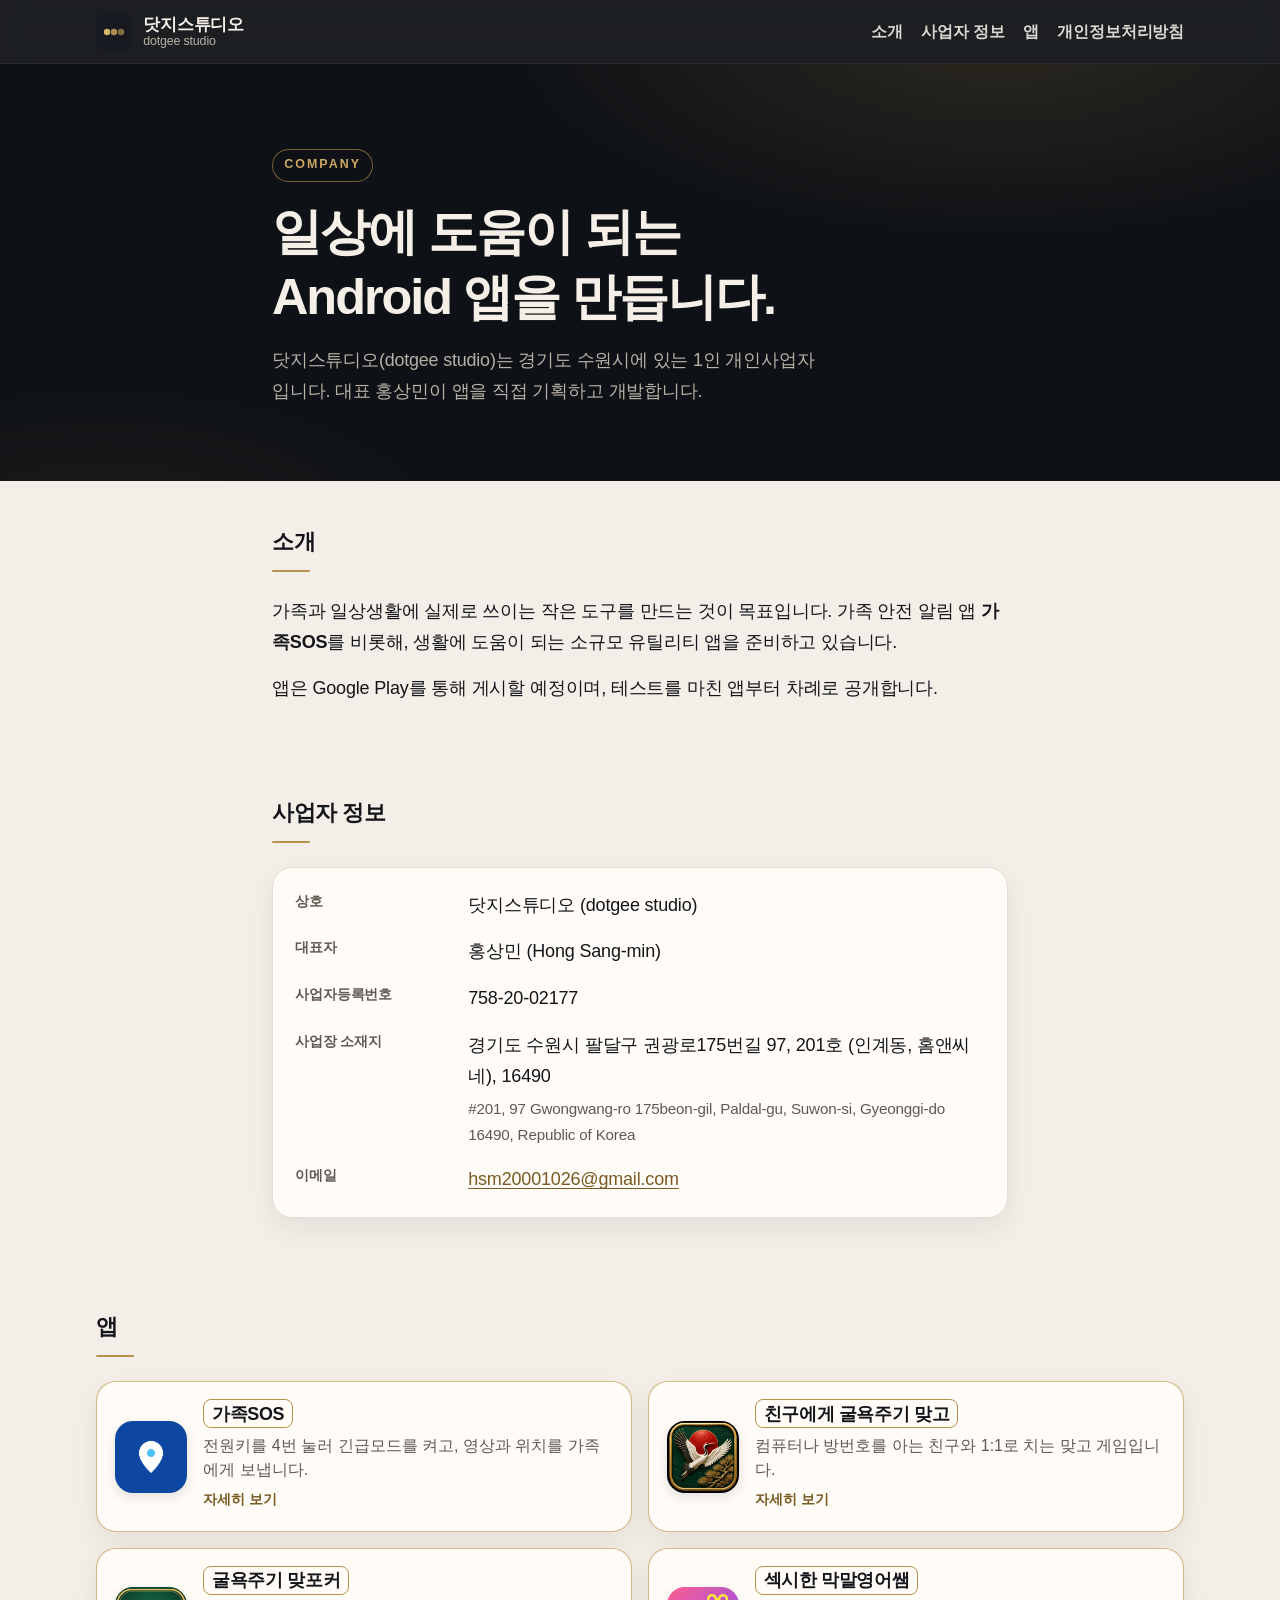
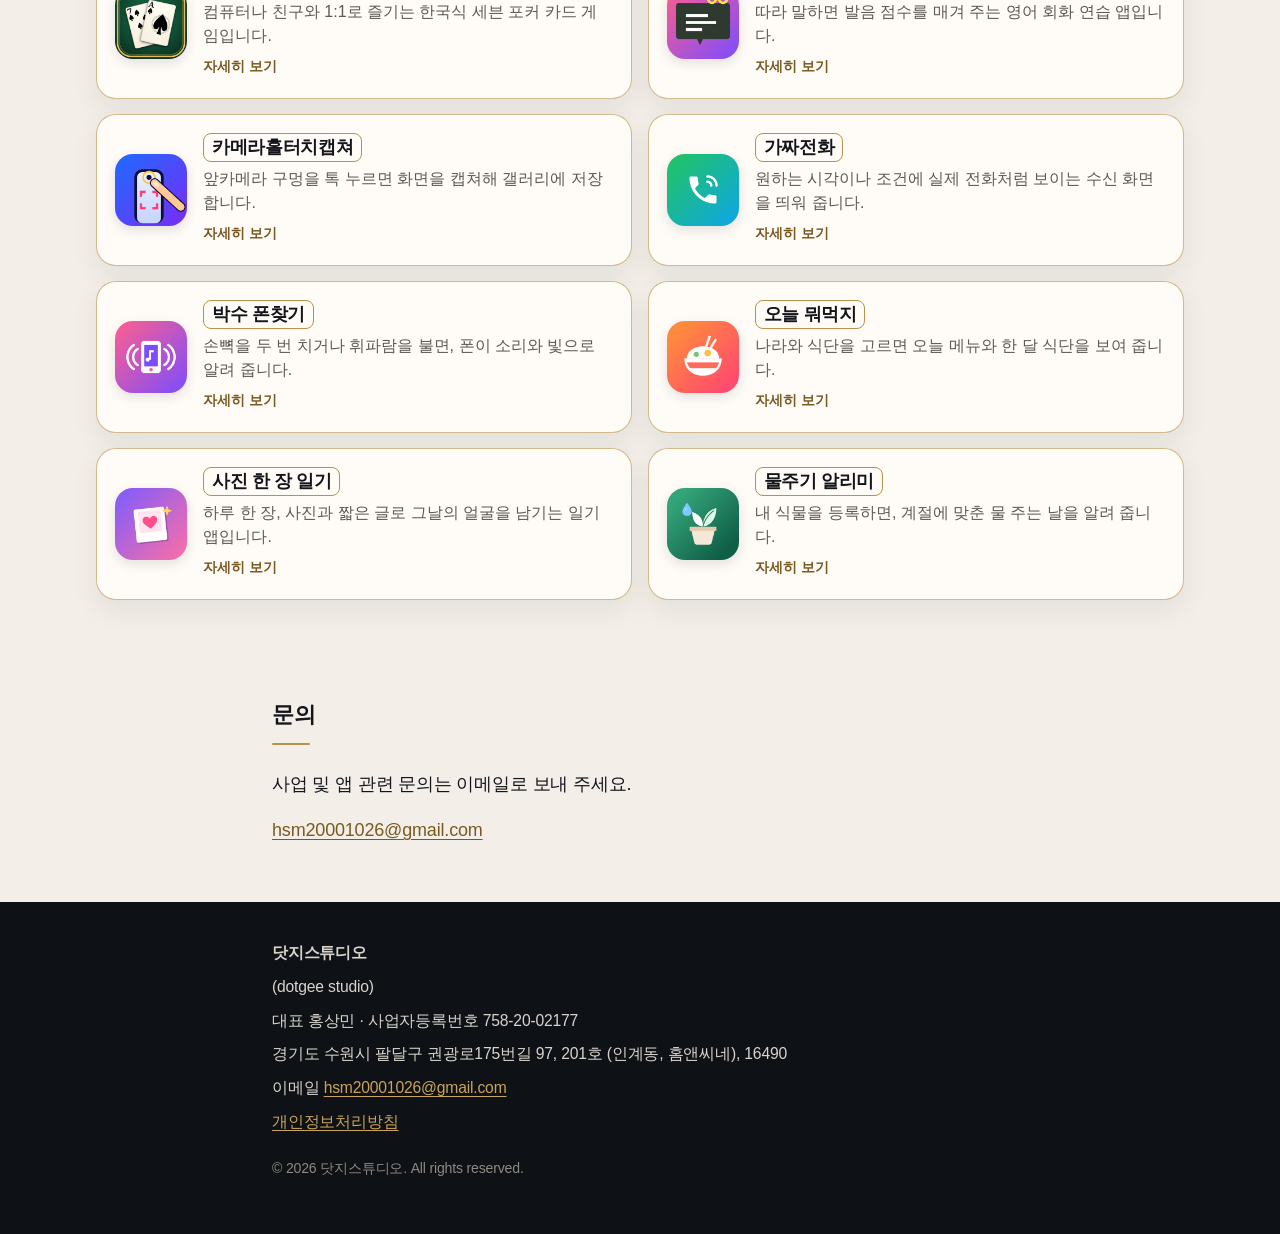
==== commit fd146d63: "홈페이지: 노란 포인트를 앤틱 골드로 바꾸고 앱 이름에 골드 테두리를 넣음" ====
--- a/index.html
+++ b/index.html
@@ -16,9 +16,9 @@
       <a class="brand" href="./">
         <svg class="mark" viewBox="0 0 36 36" aria-hidden="true" focusable="false">
           <rect width="36" height="36" rx="8" fill="#171A20"/>
-          <circle cx="11" cy="18" r="3.2" fill="#E8D5B0"/>
-          <circle cx="18" cy="18" r="3.2" fill="#E8D5B0" opacity=".75"/>
-          <circle cx="25" cy="18" r="3.2" fill="#E8D5B0" opacity=".5"/>
+          <circle cx="11" cy="18" r="3.2" fill="#D4B36A"/>
+          <circle cx="18" cy="18" r="3.2" fill="#C9A45C" opacity=".85"/>
+          <circle cx="25" cy="18" r="3.2" fill="#B8924A" opacity=".7"/>
         </svg>
         <span class="brand-name"><strong>닷지스튜디오</strong><span>dotgee studio</span></span>
       </a>
--- a/styles.css
+++ b/styles.css
@@ -5,8 +5,12 @@
   --ink: #14151A;
   --muted: #5E5952;
   --line: #E3DCD2;
-  --accent: #C4A36A;
-  --accent-strong: #A6854D;
+  --accent: #B8924A;
+  --accent-strong: #7A5A22;
+  --accent-on-dark: #C9A45C;
+  --accent-hi: #E0C27A;
+  --accent-lo: #8C6A2C;
+  --gold-line: rgba(184, 146, 74, 0.62);
   --hero: #0E1116;
   --hero-ink: #F4F0E8;
   --hero-muted: #B7B1A7;
@@ -32,7 +36,7 @@
 }
 
 a { color: var(--accent-strong); text-decoration-thickness: 1px; text-underline-offset: 3px; }
-a:hover { color: #7A6236; }
+a:hover { color: #5C4318; }
 a:focus-visible,
 button:focus-visible {
   outline: 2px solid var(--accent-strong);
@@ -86,14 +90,14 @@
   font-weight: 600;
   opacity: 0.88;
 }
-nav a:hover { color: var(--accent); opacity: 1; }
-nav a[aria-current="page"] { color: var(--accent); opacity: 1; }
+nav a:hover { color: var(--accent-on-dark); opacity: 1; }
+nav a[aria-current="page"] { color: var(--accent-on-dark); opacity: 1; }
 
 .hero {
   padding: 5.2rem 0 4.6rem;
   background:
-    radial-gradient(900px 380px at 78% -8%, rgba(196, 163, 106, 0.16), transparent 55%),
-    radial-gradient(700px 280px at 8% 110%, rgba(196, 163, 106, 0.07), transparent 50%),
+    radial-gradient(900px 380px at 78% -8%, rgba(184, 146, 74, 0.18), transparent 55%),
+    radial-gradient(700px 280px at 8% 110%, rgba(184, 146, 74, 0.08), transparent 50%),
     var(--hero);
   color: var(--hero-ink);
 }
@@ -104,11 +108,14 @@
   font-weight: 700;
   letter-spacing: 0.16em;
   text-transform: uppercase;
-  color: var(--accent);
-  background: transparent;
+  color: var(--accent-on-dark);
+  background-image: linear-gradient(180deg, var(--accent-hi) 0%, var(--accent-on-dark) 48%, var(--accent) 100%);
+  -webkit-background-clip: text;
+  background-clip: text;
+  -webkit-text-fill-color: transparent;
   padding: 0.28rem 0.7rem;
   border-radius: 999px;
-  border: 1px solid rgba(196, 163, 106, 0.45);
+  border: 1px solid var(--gold-line);
   margin: 0 0 1.15rem;
 }
 h1 {
@@ -202,7 +209,7 @@
   width: 100%;
   text-align: left;
   background: var(--bg-card);
-  border: 1px solid var(--line);
+  border: 1.5px solid var(--gold-line);
   border-radius: var(--radius);
   padding: 1.05rem 1.15rem;
   box-shadow: var(--shadow);
@@ -216,8 +223,8 @@
 .app-tile:hover,
 .app-tile:focus-visible {
   transform: translateY(-2px);
-  box-shadow: var(--shadow-hover);
-  border-color: rgba(196, 163, 106, 0.55);
+  border-color: var(--accent);
+  box-shadow: var(--shadow-hover), 0 0 0 1px rgba(184, 146, 74, 0.28);
 }
 .app-icon {
   width: 72px;
@@ -230,11 +237,18 @@
 }
 .app-tile-text { min-width: 0; display: block; }
 .app-name {
-  display: block;
+  display: inline-block;
+  max-width: 100%;
   font-size: 1.12rem;
   font-weight: 700;
   letter-spacing: -0.02em;
   line-height: 1.35;
+  color: var(--ink);
+  border: 1px solid var(--accent);
+  border-radius: 8px;
+  padding: 0.08rem 0.48rem;
+  box-decoration-break: clone;
+  -webkit-box-decoration-break: clone;
 }
 .app-blurb {
   display: block;
@@ -317,8 +331,8 @@
   padding: 2.3rem 0 2.5rem;
   font-size: 0.98rem;
 }
-.site-footer a { color: var(--accent); }
-.site-footer a:hover { color: #E8D5B0; }
+.site-footer a { color: var(--accent-on-dark); }
+.site-footer a:hover { color: var(--accent-hi); }
 .site-footer .wrap { display: grid; gap: 0.4rem; }
 .site-footer .copy { color: #8E8980; margin-top: 0.85rem; font-size: 0.88rem; }
 
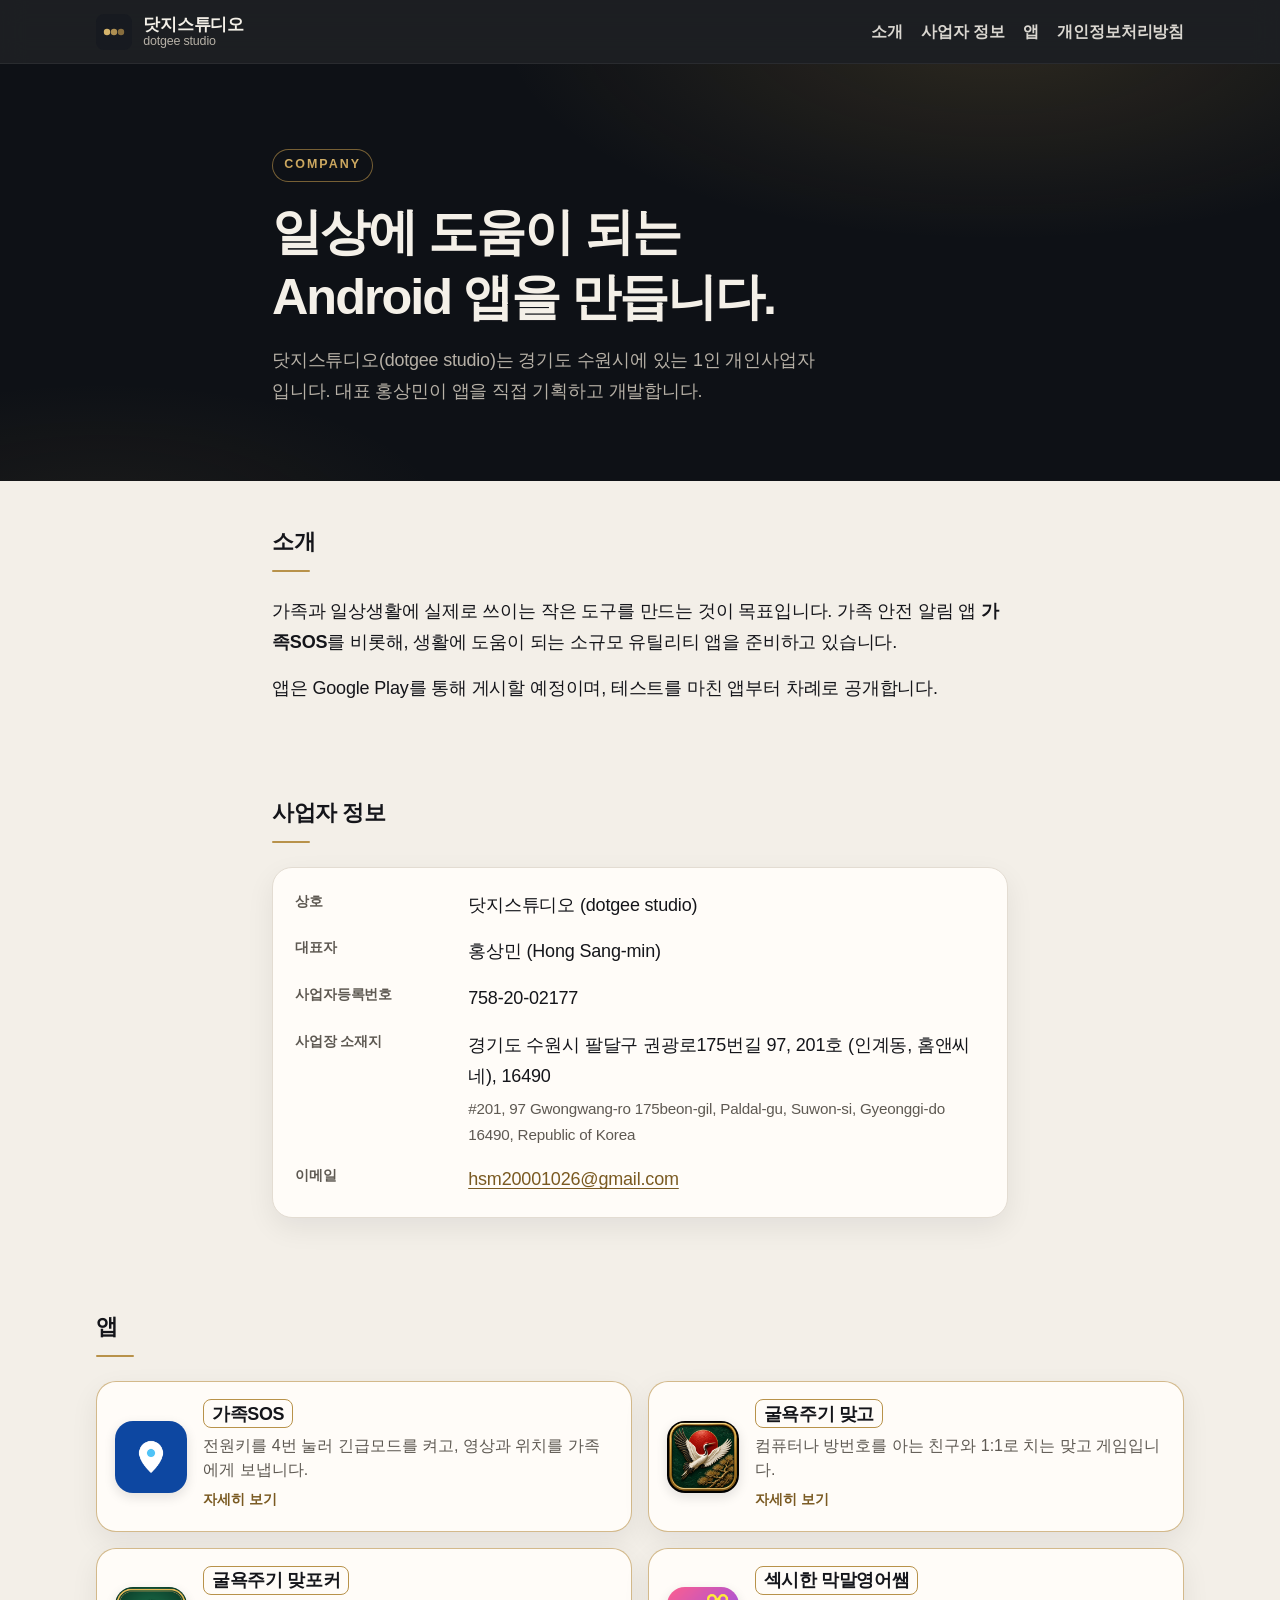
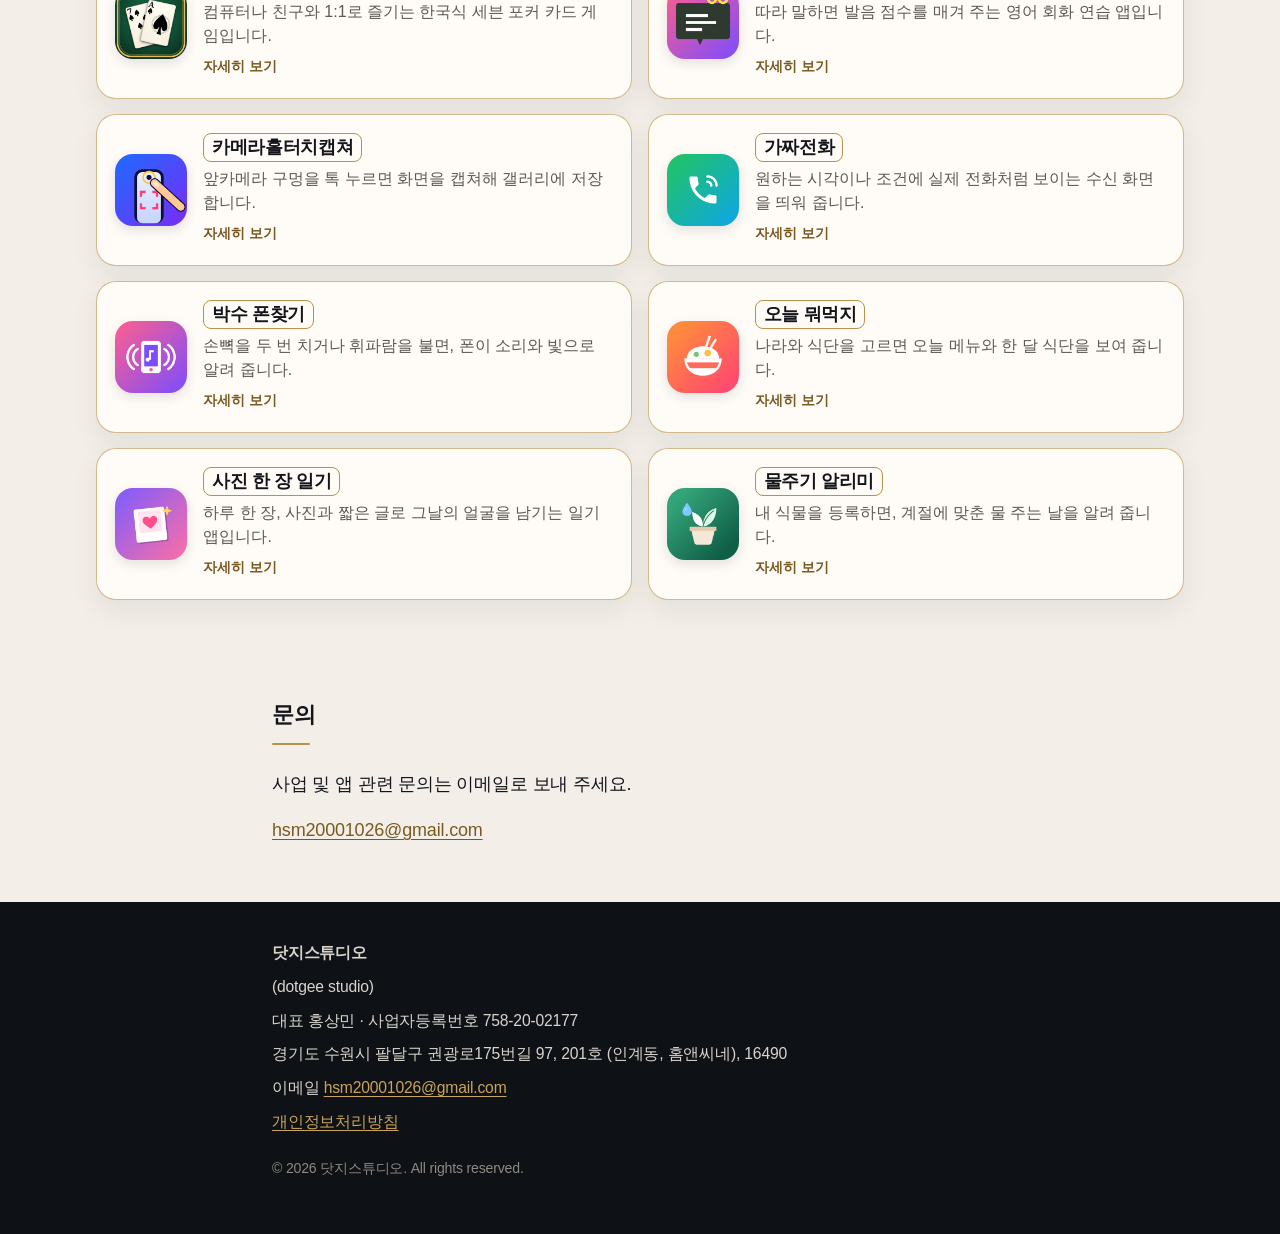
==== commit dd798270: "굴욕주기 맞고: 이름 변경, 게임 안 가짜 돈 문구(현금 구매·환전 없음)" ====
--- a/index.html
+++ b/index.html
@@ -146,7 +146,7 @@
             <button type="button" class="app-tile" data-app="matgo" aria-haspopup="dialog" aria-controls="matgo">
               <img class="app-icon" src="icons/matgo.png" width="80" height="80" alt="">
               <span class="app-tile-text">
-                <span class="app-name">친구에게 굴욕주기 맞고</span>
+                <span class="app-name">굴욕주기 맞고</span>
                 <span class="app-blurb">컴퓨터나 방번호를 아는 친구와 1:1로 치는 맞고 게임입니다.</span>
                 <span class="app-more">자세히 보기</span>
               </span>
@@ -158,13 +158,13 @@
               <div class="app-detail-head">
                 <img class="app-icon" src="icons/matgo.png" width="72" height="72" alt="">
                 <div>
-                  <h3 id="matgo-title">친구에게 굴욕주기 맞고</h3>
+                  <h3 id="matgo-title">굴욕주기 맞고</h3>
                   <p class="app-meta">카드 게임 · com.smh.geumhakmatgo · 가격 미정 · 광고·인앱 결제 없음</p>
                 </div>
               </div>
               <div class="app-detail-body">
-                                <p>컴퓨터나 방번호를 아는 친구와 1:1로 치는 맞고 게임입니다. 이긴 판의 점수만 누적 승점으로 쌓이고, 진 친구에게는 굴욕 사진 벌칙을 줄 수 있어요.</p>
-                <p><strong>주요 기능:</strong> 컴퓨터와 한 판 · 4자리 방번호로 아는 친구와 대전(모르는 사람 자동 매칭 없음) · 대전 중 채팅과 카메라 사진 보내기 · 친구와 주고받은 사진을 모아 보는 추억 앨범 · 원하지 않는 상대 차단 · 국진·멍따·고박·첫뻑 등 지역 규칙 선택 · 뻑·따닥·폭탄 효과와 화투 소리(무음일 때는 진동) · 누적 승점과 승패 기록</p>
+                                <p>컴퓨터나 방번호를 아는 친구와 1:1로 치는 맞고 게임입니다. 점수는 게임 안에서만 쓰는 가짜 돈으로 정산하고(현금 구매·환전 없음), 진 친구에게는 굴욕 사진 벌칙을 줄 수 있어요.</p>
+                <p><strong>주요 기능:</strong> 컴퓨터와 한 판 · 4자리 방번호로 아는 친구와 대전(모르는 사람 자동 매칭 없음) · 대전 중 채팅과 카메라 사진 보내기 · 친구와 주고받은 사진을 모아 보는 추억 앨범 · 원하지 않는 상대 차단 · 국진·멍따·고박·첫뻑 등 지역 규칙 선택 · 뻑·따닥·폭탄 효과와 화투 소리(무음일 때는 진동) · 게임 안 가짜 돈과 승패 기록</p>
                 <p><strong>권한:</strong> 인터넷(친구 대전 연결) · 진동(무음·진동 모드일 때 소리 대신 알림) · 카메라(채팅에서 사진을 찍어 보낼 때만, 허용하지 않아도 게임 가능 · 사진첩 권한은 쓰지 않음)</p>
               </div>
             </dialog>
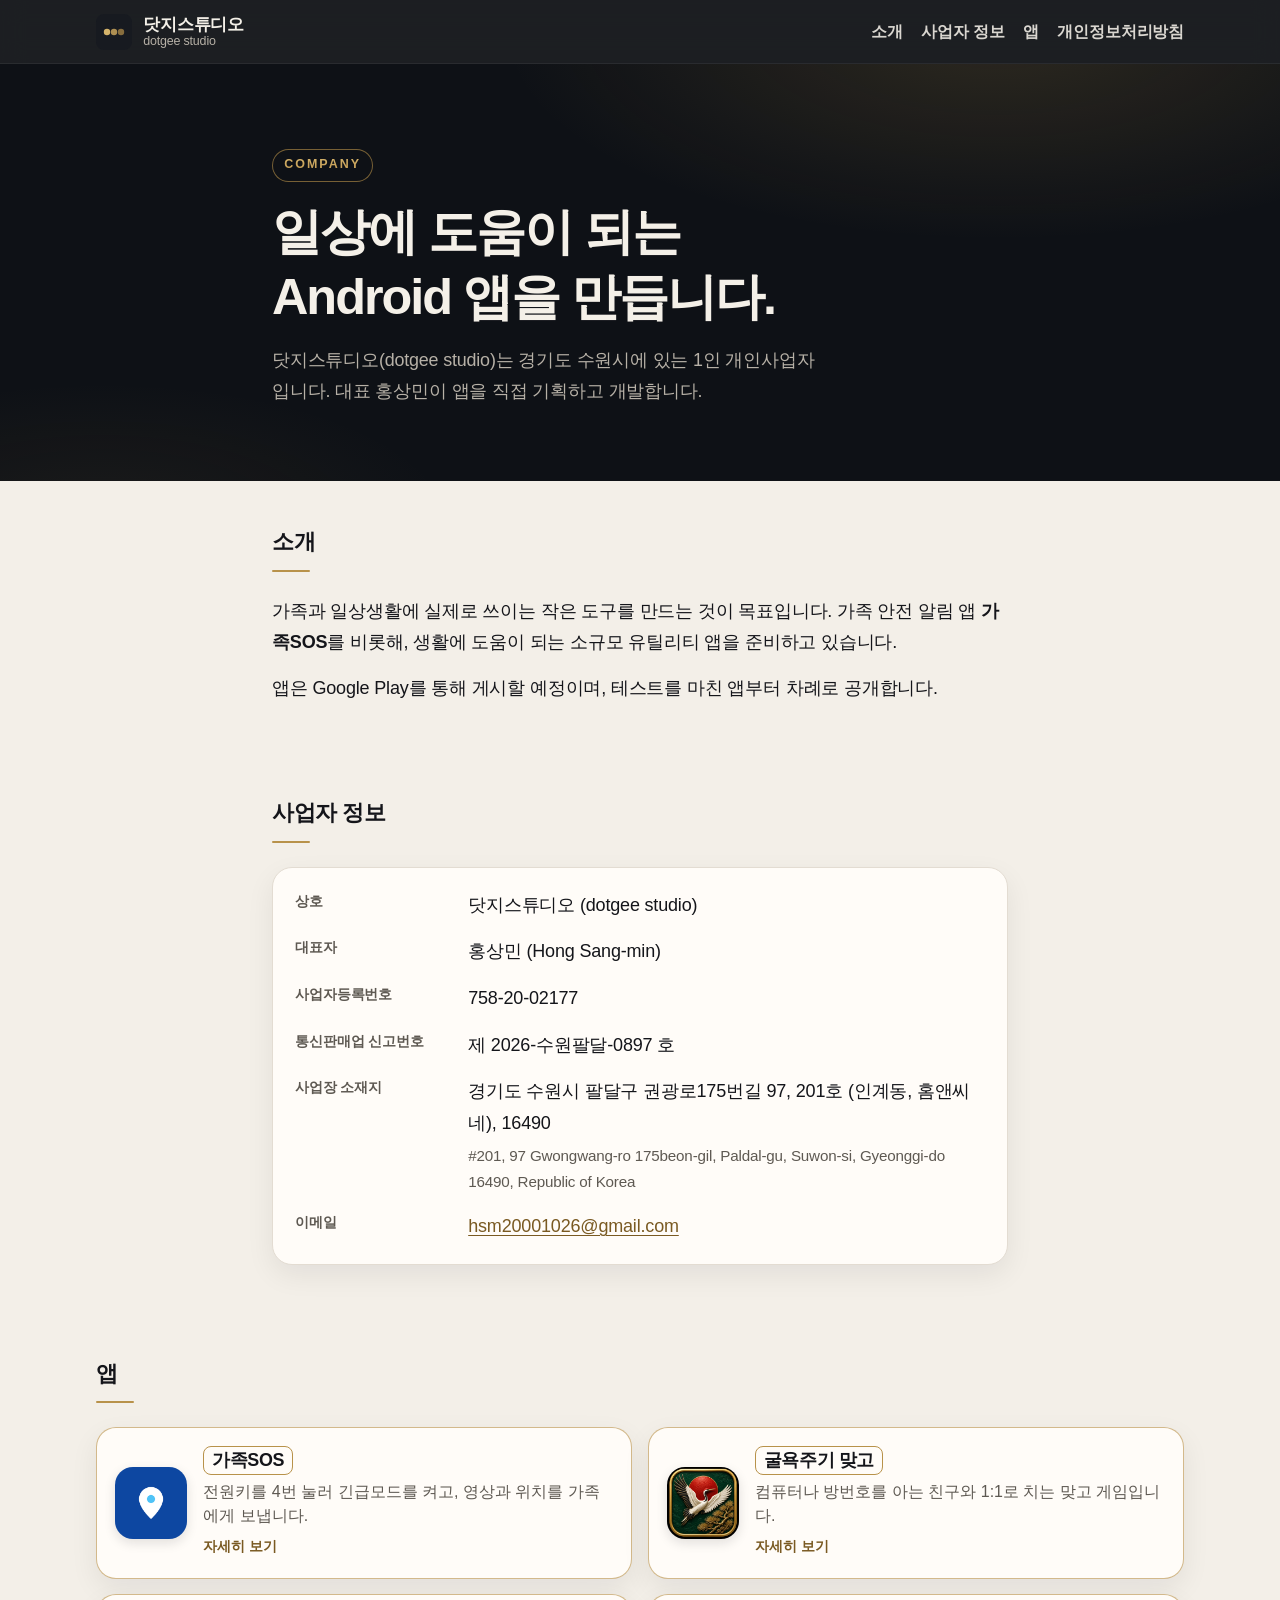
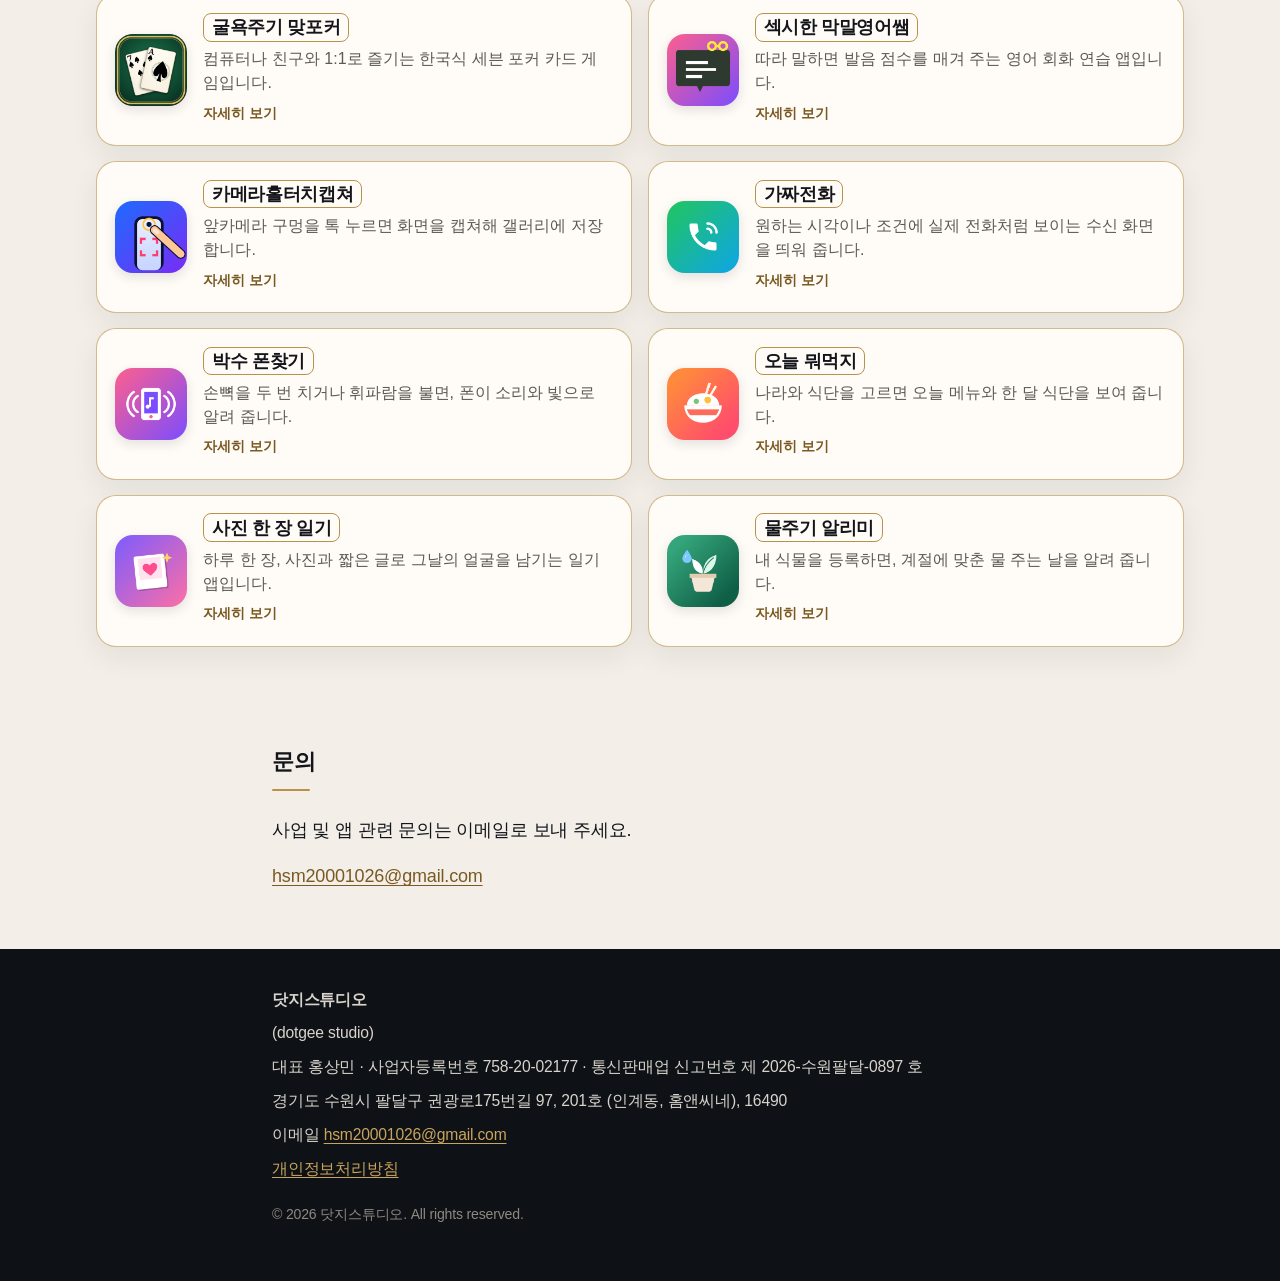
==== commit 9caede5b: "막말영어쌤: 일반 990원·빨간맛 모드 1,990원, 통신판매업 신고번호 추가" ====
--- a/index.html
+++ b/index.html
@@ -61,6 +61,8 @@
             <dd>홍상민 (Hong Sang-min)</dd>
             <dt>사업자등록번호</dt>
             <dd>758-20-02177</dd>
+            <dt>통신판매업 신고번호</dt>
+            <dd>제 2026-수원팔달-0897 호</dd>
             <dt>사업장 소재지</dt>
             <dd>
               경기도 수원시 팔달구 권광로175번길 97, 201호 (인계동, 홈앤씨네), 16490
@@ -213,13 +215,14 @@
                 <img class="app-icon" src="icons/madenglish.png" width="72" height="72" alt="">
                 <div>
                   <h3 id="madenglish-title">섹시한 막말영어쌤</h3>
-                  <p class="app-meta">영어 회화 교육 · com.smh.madenglish · 가격 990원 · 광고·인앱 결제 없음 · 만 18세 이상</p>
+                  <p class="app-meta">영어 회화 교육 · com.smh.madenglish · 일반 990원 / 빨간맛 모드 1,990원 · 만 18세 이상</p>
                 </div>
               </div>
               <div class="app-detail-body">
                                 <p>쌤이 읽어 주는 영어를 따라 말하면 음성인식으로 발음 점수를 매겨 주는 영어 회화 연습 앱입니다. 통과 점수를 넘어야 다음 문제로 넘어가고, 틀리면 쌤이 막말로 구박해요.</p>
-                <p><strong>주요 기능:</strong> 초급·중급·고급·프로반(업무·의료·법률·IT·경제 용어가 섞인 긴 회화 문장) · 단어 다음에 그 단어가 들어간 문장 · 남자 쌤/여자 쌤 목소리로 들어보기 · 따라 말하기 발음 점수 · 한국어 뜻과 한글 발음 표시 · 한 판 10문제, 나온 문제는 한 바퀴 돌 때까지 다시 안 나옴 · 19금 모드(기본 꺼짐, 19세 이상 확인 후에만 켜짐: 슬랭·욕설·술자리·연애 영어와 사용 주의 표시)</p>
-                <p><strong>권한:</strong> 마이크(따라 말하기를 누른 뒤 말하는 동안만 듣고 기기의 음성인식 서비스로 넘겨 글자로 바꿈 · 녹음 파일 저장·인터넷 전송 없음). 인터넷 권한 없음, 개인정보 수집 없음</p>
+                <p><strong>주요 기능:</strong> 초급·중급·고급·프로반(업무·의료·법률·IT·경제 용어가 섞인 긴 회화 문장) · 단어 다음에 그 단어가 들어간 문장 · 남자 쌤/여자 쌤 목소리로 들어보기 · 따라 말하기 발음 점수 · 한국어 뜻과 한글 발음 표시 · 한 판 10문제, 나온 문제는 한 바퀴 돌 때까지 다시 안 나옴 · 빨간맛 모드(기본 꺼짐, 앱 안 1회 구매 후 19세 이상 확인 후에만 켜짐: 슬랭·욕설·술자리·연애 영어와 사용 주의 표시)</p>
+                <p><strong>일반과 빨간맛 모드:</strong> 일반(990원)은 초급·중급·고급·프로반을 모두 쓸 수 있어요. 빨간맛 모드(합계 1,990원)는 앱 안에서 1,000원을 한 번만 결제하면 열려요(만 19세 이상 확인 후). 구독이 아니며, 한 번 구매하면 추가 결제 없이 평생 사용해요. 매달 플레이스토어 업데이트로 새 문장·새 대사가 바뀝니다. 같은 구글 계정이면 ‘구매 복원’으로 다시 열려요. 설정 화면에 회사의 다른 앱을 소개하는 작은 카드가 있을 수 있어요(외부 광고 SDK·알림 광고 없음. 지금은 소개할 앱이 없어 카드가 안 보여요).</p>
+                <p><strong>권한:</strong> 마이크(따라 말하기를 누른 뒤 말하는 동안만 듣고 기기의 음성인식 서비스로 넘겨 글자로 바꿈 · 녹음 파일 저장·인터넷 전송 없음). 인터넷(Google Play 결제용). 개인정보 수집 없음</p>
               </div>
             </dialog>
           </li>
@@ -403,7 +406,7 @@
   <footer class="site-footer">
     <div class="wrap">
       <strong>닷지스튜디오</strong> (dotgee studio)
-      <span>대표 홍상민 · 사업자등록번호 758-20-02177</span>
+      <span>대표 홍상민 · 사업자등록번호 758-20-02177 · 통신판매업 신고번호 제 2026-수원팔달-0897 호</span>
       <span>경기도 수원시 팔달구 권광로175번길 97, 201호 (인계동, 홈앤씨네), 16490</span>
       <span>이메일 <a href="mailto:hsm20001026@gmail.com">hsm20001026@gmail.com</a></span>
       <span><a href="privacy.html">개인정보처리방침</a></span>
